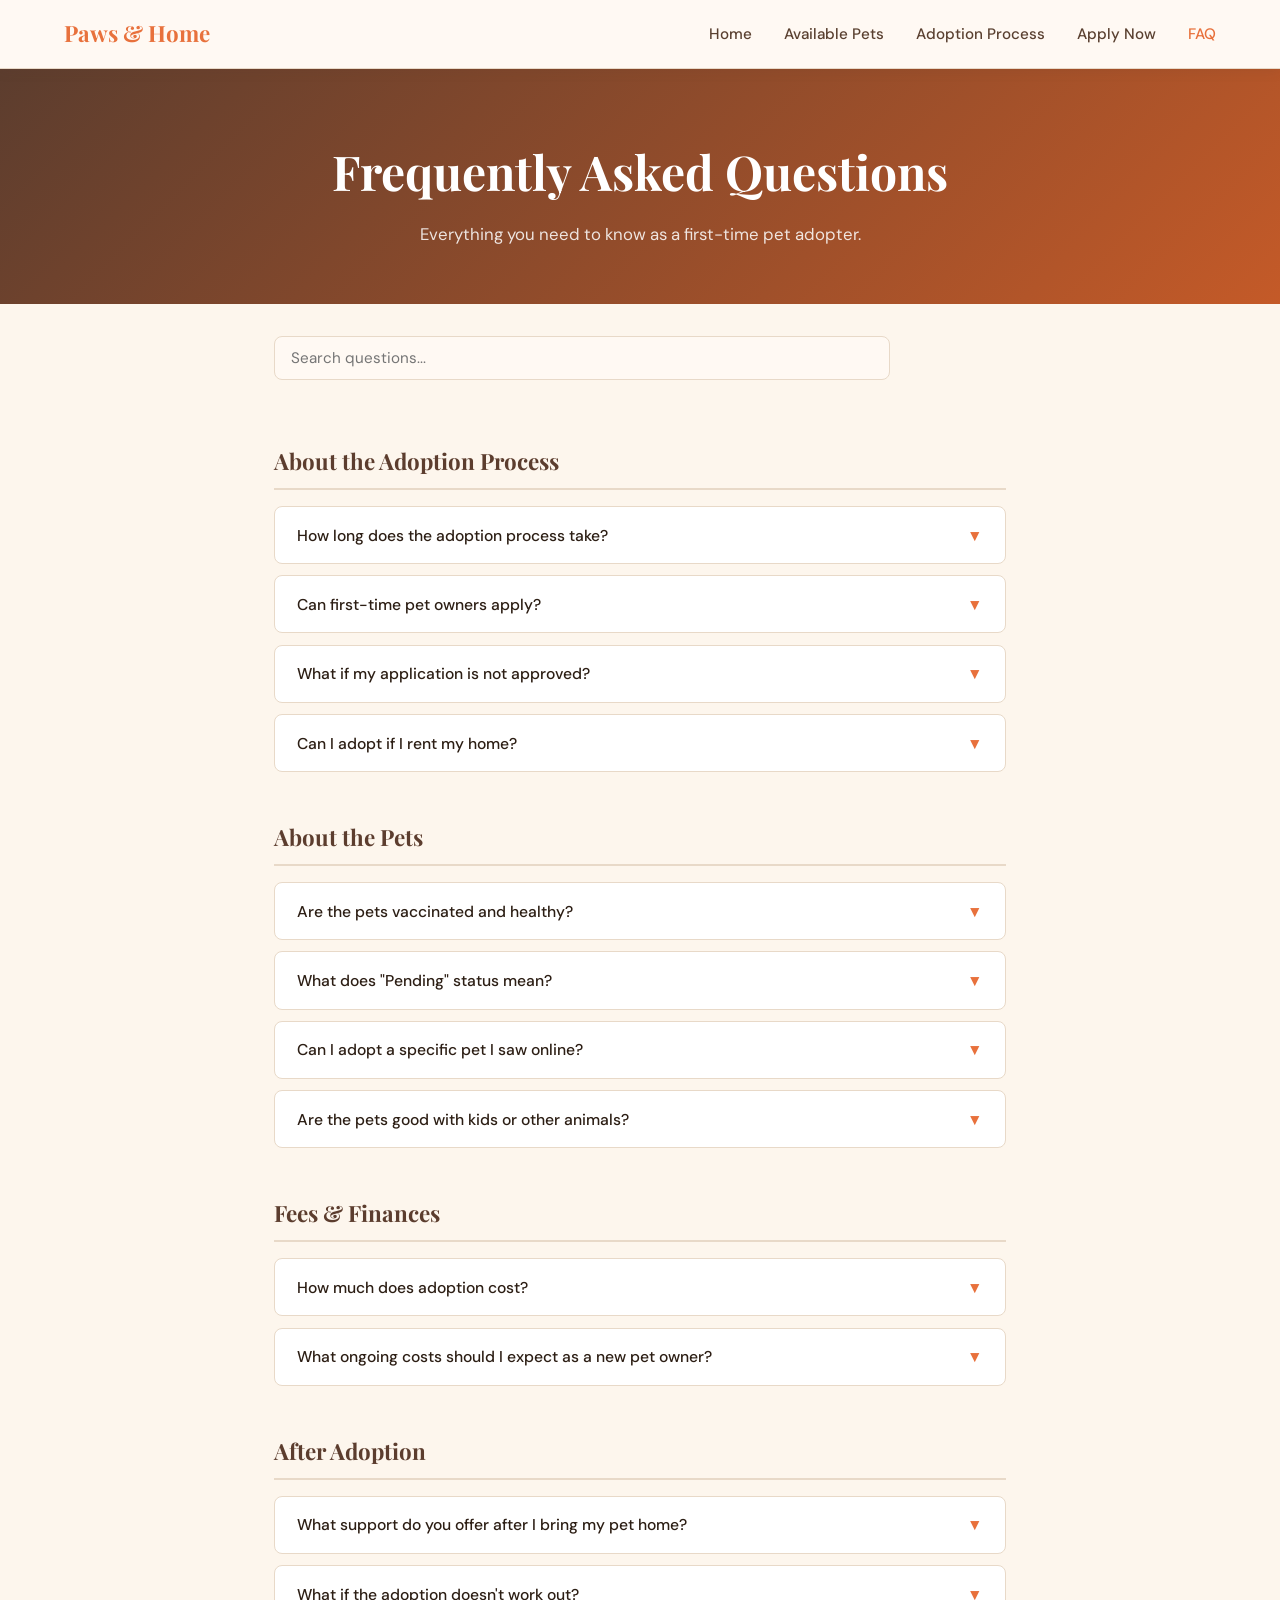
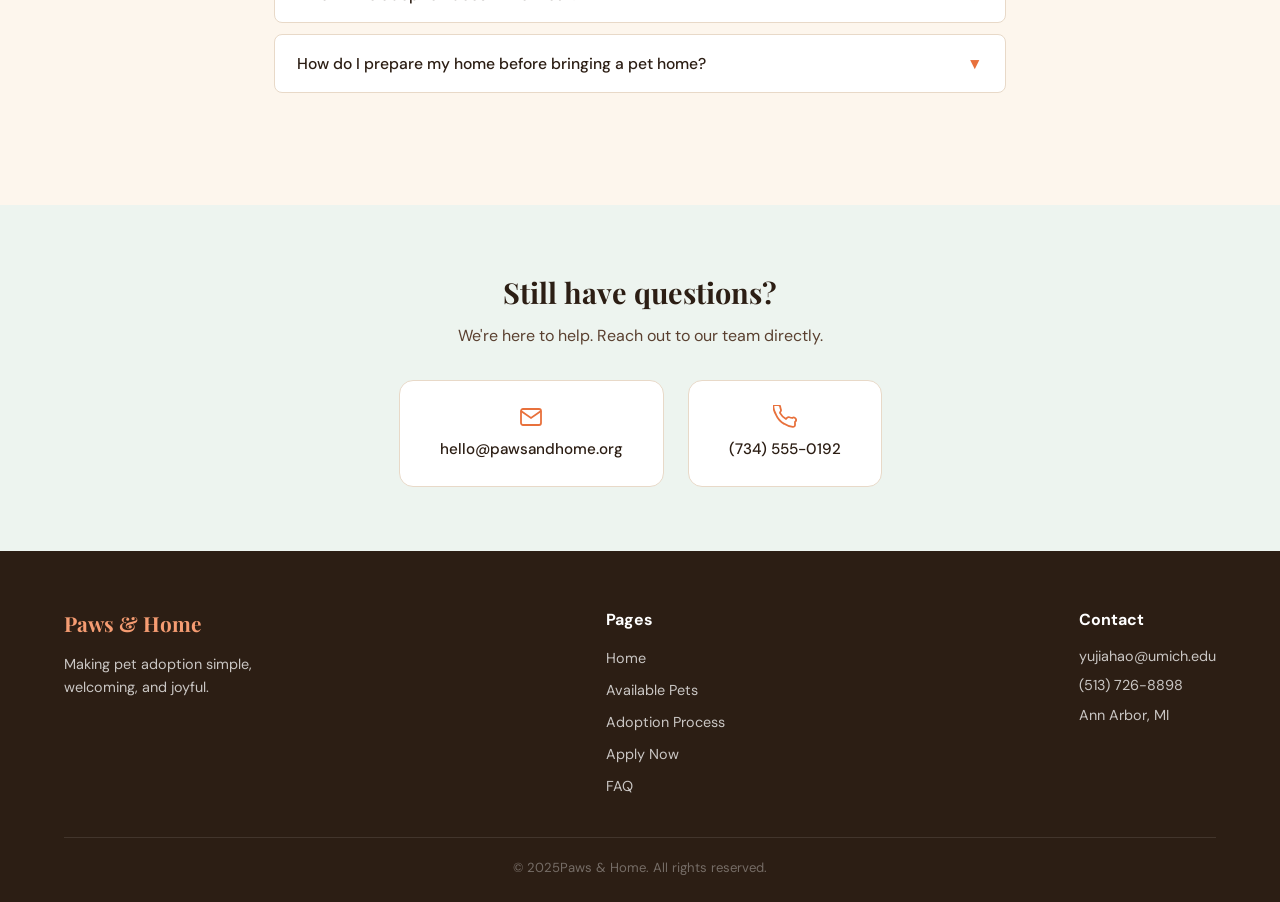
==== faq.html @ 6ca27343 "Add files via upload" ====
<!DOCTYPE html>
<html lang="en">
<head>
  <meta charset="UTF-8" />
  <meta name="viewport" content="width=device-width, initial-scale=1.0"/>
  <title>FAQ –Paws & Home</title>
  <link rel="stylesheet" href="css/html5reset.css" />
  <link rel="stylesheet" href="css/style.css" />
  <link href="https://fonts.googleapis.com/css2?family=Playfair+Display:wght@400;700&family=DM+Sans:wght@300;400;500&display=swap" rel="stylesheet"/>
</head>
<body>

  <nav class="navbar">
    <a href="index.html" class="logo">Paws & Home</a>
    <ul class="nav-links">
      <li><a href="index.html">Home</a></li>
      <li><a href="pets.html">Available Pets</a></li>
      <li><a href="process.html">Adoption Process</a></li>
      <li><a href="apply.html">Apply Now</a></li>
      <li><a href="faq.html" class="active">FAQ</a></li>
    </ul>
    <div class="hamburger" onclick="toggleMenu()">☰</div>
  </nav>

  <section class="page-header">
    <h1>Frequently Asked Questions</h1>
    <p>Everything you need to know as a first-time pet adopter.</p>
  </section>

  <!-- ✨ FAQ Search Bar -->
  <section class="faq-search-section">
    <div class="faq-search-wrapper">
      <input
        type="text"
        id="faqSearch"
        class="faq-search-input"
        placeholder="Search questions..."
        oninput="searchFAQ()"
      />
      <span class="faq-search-count" id="faqSearchCount"></span>
    </div>
    <div id="faqNoResults" class="faq-no-results hidden">
      <p>No questions match "<span id="noResultsQuery"></span>". <button onclick="clearFAQSearch()">Clear search</button></p>
    </div>
  </section>

  <!-- FAQ Content -->
  <section class="faq-section" id="faqContent">

    <div class="faq-category" data-category="process">
      <h2 class="faq-category-title"> About the Adoption Process</h2>

      <div class="faq-item" data-question="how long does the adoption process take">
        <button class="faq-question" onclick="toggleFAQ(this)">
          How long does the adoption process take?
          <span class="faq-arrow">▼</span>
        </button>
        <div class="faq-answer">
          <p>The process typically takes 3–7 days from application to bringing your pet home. After you submit your application, our team reviews it within 24–48 hours. If approved, we schedule a meet-and-greet, and adoption can be finalized shortly after.</p>
          <div class="faq-vote" data-id="q1">
            <span>Was this helpful?</span>
            <button class="vote-btn" onclick="vote('q1', true, this)">👍 Yes</button>
            <button class="vote-btn" onclick="vote('q1', false, this)">👎 No</button>
            <span class="vote-result hidden" id="vote-q1"></span>
          </div>
        </div>
      </div>

      <div class="faq-item" data-question="can first time pet owners apply first-time">
        <button class="faq-question" onclick="toggleFAQ(this)">
          Can first-time pet owners apply?
          <span class="faq-arrow">▼</span>
        </button>
        <div class="faq-answer">
          <p>Absolutely!Paws & Home was specifically designed with first-time owners in mind. We provide resources, guidance, and support throughout your adoption journey. We match pets to your experience level and lifestyle.</p>
          <div class="faq-vote" data-id="q2">
            <span>Was this helpful?</span>
            <button class="vote-btn" onclick="vote('q2', true, this)">👍 Yes</button>
            <button class="vote-btn" onclick="vote('q2', false, this)">👎 No</button>
            <span class="vote-result hidden" id="vote-q2"></span>
          </div>
        </div>
      </div>

      <div class="faq-item" data-question="what if my application is not approved rejected">
        <button class="faq-question" onclick="toggleFAQ(this)">
          What if my application is not approved?
          <span class="faq-arrow">▼</span>
        </button>
        <div class="faq-answer">
          <p>If your application is not approved, our team will let you know and provide feedback. In many cases, minor issues can be resolved and you can reapply. Our goal is to find the best home for each pet — not to turn people away.</p>
          <div class="faq-vote" data-id="q3">
            <span>Was this helpful?</span>
            <button class="vote-btn" onclick="vote('q3', true, this)">👍 Yes</button>
            <button class="vote-btn" onclick="vote('q3', false, this)">👎 No</button>
            <span class="vote-result hidden" id="vote-q3"></span>
          </div>
        </div>
      </div>

      <div class="faq-item" data-question="can i adopt if i rent renting landlord apartment">
        <button class="faq-question" onclick="toggleFAQ(this)">
          Can I adopt if I rent my home?
          <span class="faq-arrow">▼</span>
        </button>
        <div class="faq-answer">
          <p>Yes! Renters are welcome to apply. You will need to confirm that your landlord allows pets. We may ask for written proof of pet approval from your landlord before finalizing the adoption.</p>
          <div class="faq-vote" data-id="q4">
            <span>Was this helpful?</span>
            <button class="vote-btn" onclick="vote('q4', true, this)">👍 Yes</button>
            <button class="vote-btn" onclick="vote('q4', false, this)">👎 No</button>
            <span class="vote-result hidden" id="vote-q4"></span>
          </div>
        </div>
      </div>
    </div>

    <div class="faq-category" data-category="pets">
      <h2 class="faq-category-title">About the Pets</h2>

      <div class="faq-item" data-question="are the pets vaccinated healthy health check">
        <button class="faq-question" onclick="toggleFAQ(this)">
          Are the pets vaccinated and healthy?
          <span class="faq-arrow">▼</span>
        </button>
        <div class="faq-answer">
          <p>Yes. All pets are fully vaccinated, spayed or neutered, microchipped, and given a health check by a licensed veterinarian before listing. You receive a complete health record at adoption.</p>
          <div class="faq-vote" data-id="q5">
            <span>Was this helpful?</span>
            <button class="vote-btn" onclick="vote('q5', true, this)">👍 Yes</button>
            <button class="vote-btn" onclick="vote('q5', false, this)">👎 No</button>
            <span class="vote-result hidden" id="vote-q5"></span>
          </div>
        </div>
      </div>

      <div class="faq-item" data-question="what does pending status mean on hold waitlist">
        <button class="faq-question" onclick="toggleFAQ(this)">
          What does "Pending" status mean?
          <span class="faq-arrow">▼</span>
        </button>
        <div class="faq-answer">
          <p>A pet with "Pending" status has an active application in review. You are still welcome to express interest — if the current application falls through, you may be next in line.</p>
          <div class="faq-vote" data-id="q6">
            <span>Was this helpful?</span>
            <button class="vote-btn" onclick="vote('q6', true, this)">👍 Yes</button>
            <button class="vote-btn" onclick="vote('q6', false, this)">👎 No</button>
            <span class="vote-result hidden" id="vote-q6"></span>
          </div>
        </div>
      </div>

      <div class="faq-item" data-question="can i adopt a specific pet choose pick">
        <button class="faq-question" onclick="toggleFAQ(this)">
          Can I adopt a specific pet I saw online?
          <span class="faq-arrow">▼</span>
        </button>
        <div class="faq-answer">
          <p>Yes! On the application, you can choose a specific pet you're interested in. You can also select "Open to any pet" and we'll help match you based on your lifestyle and answers.</p>
          <div class="faq-vote" data-id="q7">
            <span>Was this helpful?</span>
            <button class="vote-btn" onclick="vote('q7', true, this)">👍 Yes</button>
            <button class="vote-btn" onclick="vote('q7', false, this)">👎 No</button>
            <span class="vote-result hidden" id="vote-q7"></span>
          </div>
        </div>
      </div>

      <div class="faq-item" data-question="are the pets good with kids children other animals dogs cats">
        <button class="faq-question" onclick="toggleFAQ(this)">
          Are the pets good with kids or other animals?
          <span class="faq-arrow">▼</span>
        </button>
        <div class="faq-answer">
          <p>Each pet has their own personality. Notes on each pet's profile describe how they get along with children, other pets, or specific environments. We also discuss this during the meet-and-greet.</p>
          <div class="faq-vote" data-id="q8">
            <span>Was this helpful?</span>
            <button class="vote-btn" onclick="vote('q8', true, this)">👍 Yes</button>
            <button class="vote-btn" onclick="vote('q8', false, this)">👎 No</button>
            <span class="vote-result hidden" id="vote-q8"></span>
          </div>
        </div>
      </div>
    </div>

    <div class="faq-category" data-category="fees">
      <h2 class="faq-category-title"> Fees & Finances</h2>

      <div class="faq-item" data-question="how much does adoption cost fee price">
        <button class="faq-question" onclick="toggleFAQ(this)">
          How much does adoption cost?
          <span class="faq-arrow">▼</span>
        </button>
        <div class="faq-answer">
          <p>Adoption fees are $150 for dogs and $100 for cats. These fees cover the cost of vaccinations, spay/neuter surgery, microchipping, and shelter care. Fees are paid when the adoption is finalized.</p>
          <div class="faq-vote" data-id="q9">
            <span>Was this helpful?</span>
            <button class="vote-btn" onclick="vote('q9', true, this)">👍 Yes</button>
            <button class="vote-btn" onclick="vote('q9', false, this)">👎 No</button>
            <span class="vote-result hidden" id="vote-q9"></span>
          </div>
        </div>
      </div>

      <div class="faq-item" data-question="what ongoing costs monthly expenses food vet">
        <button class="faq-question" onclick="toggleFAQ(this)">
          What ongoing costs should I expect as a new pet owner?
          <span class="faq-arrow">▼</span>
        </button>
        <div class="faq-answer">
          <p>Ongoing costs include food ($30–$80/month), routine vet visits ($100–$300/year), supplies, and potential emergency medical costs. We recommend setting aside a small emergency fund for your pet's health care.</p>
          <div class="faq-vote" data-id="q10">
            <span>Was this helpful?</span>
            <button class="vote-btn" onclick="vote('q10', true, this)">👍 Yes</button>
            <button class="vote-btn" onclick="vote('q10', false, this)">👎 No</button>
            <span class="vote-result hidden" id="vote-q10"></span>
          </div>
        </div>
      </div>
    </div>

    <div class="faq-category" data-category="after">
      <h2 class="faq-category-title"> After Adoption</h2>

      <div class="faq-item" data-question="what support after i bring my pet home post-adoption">
        <button class="faq-question" onclick="toggleFAQ(this)">
          What support do you offer after I bring my pet home?
          <span class="faq-arrow">▼</span>
        </button>
        <div class="faq-answer">
          <p>We offer post-adoption check-ins via email and phone for the first 30 days, plus a new pet owner guide with tips on feeding schedules, introducing your pet to a new home, vet recommendations, and training resources.</p>
          <div class="faq-vote" data-id="q11">
            <span>Was this helpful?</span>
            <button class="vote-btn" onclick="vote('q11', true, this)">👍 Yes</button>
            <button class="vote-btn" onclick="vote('q11', false, this)">👎 No</button>
            <span class="vote-result hidden" id="vote-q11"></span>
          </div>
        </div>
      </div>

      <div class="faq-item" data-question="what if adoption doesn't work out return">
        <button class="faq-question" onclick="toggleFAQ(this)">
          What if the adoption doesn't work out?
          <span class="faq-arrow">▼</span>
        </button>
        <div class="faq-answer">
          <p>If the adoption doesn't work out within the first 30 days, please contact us. We will work with you to find a solution, which may include returning the pet to us. We never want a pet to be placed in a stressful situation.</p>
          <div class="faq-vote" data-id="q12">
            <span>Was this helpful?</span>
            <button class="vote-btn" onclick="vote('q12', true, this)">👍 Yes</button>
            <button class="vote-btn" onclick="vote('q12', false, this)">👎 No</button>
            <span class="vote-result hidden" id="vote-q12"></span>
          </div>
        </div>
      </div>

      <div class="faq-item" data-question="how do i prepare my home before bringing a pet checklist">
        <button class="faq-question" onclick="toggleFAQ(this)">
          How do I prepare my home before bringing a pet home?
          <span class="faq-arrow">▼</span>
        </button>
        <div class="faq-answer">
          <p>We recommend preparing a few basics: a safe space (bed or crate), food and water bowls, pet-appropriate food, a leash or litter box, and removing any hazardous items from reach. We'll send you a complete checklist after your application is approved.</p>
          <div class="faq-vote" data-id="q13">
            <span>Was this helpful?</span>
            <button class="vote-btn" onclick="vote('q13', true, this)">👍 Yes</button>
            <button class="vote-btn" onclick="vote('q13', false, this)">👎 No</button>
            <span class="vote-result hidden" id="vote-q13"></span>
          </div>
        </div>
      </div>
    </div>

  </section>

  <!-- Still have questions -->
  <section class="faq-contact">
    <h2>Still have questions?</h2>
    <p>We're here to help. Reach out to our team directly.</p>
    <div class="contact-options">
      <a href="mailto:hello@pawsandhome.org" class="contact-card">
        <span class="contact-icon"><svg viewBox="0 0 24 24" fill="none" stroke="currentColor" stroke-width="1.8" width="24" height="24"><path d="M4 4h16c1.1 0 2 .9 2 2v12c0 1.1-.9 2-2 2H4c-1.1 0-2-.9-2-2V6c0-1.1.9-2 2-2z"/><polyline points="22,6 12,13 2,6"/></svg></span><p>hello@pawsandhome.org</p>
      </a>
      <a href="tel:7345550192" class="contact-card">
        <span class="contact-icon"><svg viewBox="0 0 24 24" fill="none" stroke="currentColor" stroke-width="1.8" width="24" height="24"><path d="M22 16.92v3a2 2 0 01-2.18 2 19.79 19.79 0 01-8.63-3.07A19.5 19.5 0 013.07 9.81 19.79 19.79 0 01.18 1.2 2 2 0 012.18 0h3a2 2 0 012 1.72c.127.96.361 1.903.7 2.81a2 2 0 01-.45 2.11L6.91 7.91a16 16 0 006.08 6.08l1.28-1.27a2 2 0 012.11-.45c.907.339 1.85.573 2.81.7A2 2 0 0122 16.92z"/></svg></span><p>(734) 555-0192</p>
      </a>
    </div>
  </section>

  <footer class="footer">
    <div class="footer-inner">
      <div class="footer-brand"><p class="logo">Paws & Home</p><p>Making pet adoption simple,<br/>welcoming, and joyful.</p></div>
      <div class="footer-links"><h4>Pages</h4><ul>
        <li><a href="index.html">Home</a></li>
        <li><a href="pets.html">Available Pets</a></li>
        <li><a href="process.html">Adoption Process</a></li>
        <li><a href="apply.html">Apply Now</a></li>
        <li><a href="faq.html">FAQ</a></li>
      </ul></div>
      <div class="footer-contact">
        <h4>Contact</h4>
        <p>yujiahao@umich.edu</p>
        <p>(513) 726-8898</p>
        <p>Ann Arbor, MI</p>
      </div>
    </div>
    <p class="footer-copy">© 2025Paws & Home. All rights reserved.</p>
  </footer>

  <script>
    function toggleMenu() { document.querySelector('.nav-links').classList.toggle('open'); }

    // ── Accordion ──
    function toggleFAQ(btn) {
      const answer = btn.nextElementSibling;
      const arrow = btn.querySelector('.faq-arrow');
      const isOpen = answer.classList.contains('open');
      document.querySelectorAll('.faq-answer').forEach(a => a.classList.remove('open'));
      document.querySelectorAll('.faq-arrow').forEach(a => a.style.transform = 'rotate(0deg)');
      if (!isOpen) { answer.classList.add('open'); arrow.style.transform = 'rotate(180deg)'; }
    }

    // ── FAQ Search ──
    function searchFAQ() {
      const query = document.getElementById('faqSearch').value.toLowerCase().trim();
      const items = document.querySelectorAll('.faq-item');
      const categories = document.querySelectorAll('.faq-category');
      let visibleCount = 0;

      items.forEach(item => {
        const text = (item.dataset.question + ' ' + item.querySelector('.faq-question').textContent + ' ' + (item.querySelector('.faq-answer p')?.textContent || '')).toLowerCase();
        const match = !query || text.includes(query);
        item.style.display = match ? '' : 'none';
        if (match) visibleCount++;
      });

      // Hide empty categories
      categories.forEach(cat => {
        const hasVisible = Array.from(cat.querySelectorAll('.faq-item')).some(i => i.style.display !== 'none');
        cat.style.display = hasVisible ? '' : 'none';
      });

      const countEl = document.getElementById('faqSearchCount');
      const noResults = document.getElementById('faqNoResults');
      if (query) {
        countEl.textContent = `${visibleCount} result${visibleCount !== 1 ? 's' : ''} found`;
        if (visibleCount === 0) {
          noResults.classList.remove('hidden');
          document.getElementById('noResultsQuery').textContent = query;
        } else {
          noResults.classList.add('hidden');
        }
      } else {
        countEl.textContent = '';
        noResults.classList.add('hidden');
      }
    }

    function clearFAQSearch() {
      document.getElementById('faqSearch').value = '';
      searchFAQ();
    }

    // ── Helpful Votes ──
    const votes = JSON.parse(localStorage.getItem('pawsFaqVotes') || '{}');

    // Restore vote states on load
    window.addEventListener('load', () => {
      Object.keys(votes).forEach(id => {
        const el = document.getElementById('vote-' + id);
        if (el) {
          el.textContent = votes[id] ? '✓ Marked as helpful' : '✓ Thanks for your feedback';
          el.classList.remove('hidden');
          const btns = el.previousElementSibling;
          disableVoteBtns(id);
        }
      });
    });

    function vote(id, helpful, btn) {
      if (votes[id] !== undefined) return;
      votes[id] = helpful;
      localStorage.setItem('pawsFaqVotes', JSON.stringify(votes));
      const resultEl = document.getElementById('vote-' + id);
      resultEl.textContent = helpful ? '✓ Marked as helpful' : '✓ Thanks for your feedback';
      resultEl.classList.remove('hidden');
      disableVoteBtns(id);
    }

    function disableVoteBtns(id) {
      const voteBox = document.querySelector(`.faq-vote[data-id="${id}"]`);
      if (voteBox) voteBox.querySelectorAll('.vote-btn').forEach(b => { b.disabled = true; b.style.opacity = '0.4'; });
    }
  </script>
</body>
</html>
---- css/style.css ----
/* =====================
   CSS VARIABLES & RESET
   ===================== */
:root {
  --cream: #fdf6ed;
  --warm-white: #fff9f3;
  --orange: #e8713c;
  --orange-light: #f59c72;
  --orange-dark: #c45a28;
  --green: #4a7c59;
  --green-light: #edf4ef;
  --brown: #5c3d2e;
  --brown-light: #a07850;
  --text-dark: #2c1e14;
  --text-mid: #5a4030;
  --text-light: #9a7c68;
  --border: #e8d9c8;
  --shadow: rgba(92, 61, 46, 0.12);
  --shadow-hover: rgba(92, 61, 46, 0.22);
  --radius: 14px;
  --radius-sm: 8px;
}

*, *::before, *::after { box-sizing: border-box; margin: 0; padding: 0; }

html { scroll-behavior: smooth; }

body {
  font-family: 'DM Sans', sans-serif;
  background-color: var(--cream);
  color: var(--text-dark);
  font-size: 16px;
  line-height: 1.6;
}

img { max-width: 100%; display: block; }
a { text-decoration: none; color: inherit; }

/* =====================
   NAVBAR
   ===================== */
.navbar {
  position: sticky;
  top: 0;
  z-index: 100;
  display: flex;
  align-items: center;
  justify-content: space-between;
  padding: 1rem 5%;
  background: var(--warm-white);
  border-bottom: 1px solid var(--border);
  box-shadow: 0 2px 12px var(--shadow);
}

.logo {
  font-family: 'Playfair Display', serif;
  font-size: 1.4rem;
  font-weight: 700;
  color: var(--orange);
}

.nav-links {
  list-style: none;
  display: flex;
  gap: 2rem;
}

.nav-links a {
  color: var(--text-mid);
  font-weight: 500;
  font-size: 0.95rem;
  transition: color 0.2s;
}

.nav-links a:hover,
.nav-links a.active {
  color: var(--orange);
}

.hamburger {
  display: none;
  font-size: 1.5rem;
  cursor: pointer;
  color: var(--text-dark);
}

/* =====================
   BUTTONS
   ===================== */
.btn {
  display: inline-block;
  padding: 0.75rem 1.6rem;
  border-radius: 50px;
  font-weight: 500;
  font-size: 0.95rem;
  cursor: pointer;
  transition: all 0.25s;
  border: none;
  font-family: 'DM Sans', sans-serif;
}

.btn-primary {
  background: var(--orange);
  color: white;
}
.btn-primary:hover { background: var(--orange-dark); transform: translateY(-2px); box-shadow: 0 6px 20px rgba(232,113,60,0.35); }

.btn-secondary {
  background: transparent;
  color: var(--orange);
  border: 2px solid var(--orange);
}
.btn-secondary:hover { background: var(--orange); color: white; transform: translateY(-2px); }

.btn-white {
  background: white;
  color: var(--orange);
  font-weight: 600;
}
.btn-white:hover { background: var(--cream); transform: translateY(-2px); }

.btn-small {
  padding: 0.45rem 1.1rem;
  font-size: 0.85rem;
  border-radius: 50px;
  background: var(--orange);
  color: white;
  font-weight: 500;
  transition: all 0.2s;
}
.btn-small:hover { background: var(--orange-dark); }

.btn-disabled {
  background: var(--border);
  color: var(--text-light);
  pointer-events: none;
}

.center-btn { text-align: center; margin-top: 2.5rem; }

/* =====================
   HERO
   ===================== */
.hero {
  display: flex;
  align-items: center;
  justify-content: space-between;
  padding: 5rem 5%;
  gap: 3rem;
  background: var(--warm-white);
  min-height: 85vh;
}

.hero-content { flex: 1; max-width: 540px; }

.hero-label {
  text-transform: uppercase;
  letter-spacing: 0.12em;
  font-size: 0.8rem;
  color: var(--orange);
  font-weight: 600;
  margin-bottom: 1rem;
}

.hero-title {
  font-family: 'Playfair Display', serif;
  font-size: clamp(2.4rem, 5vw, 3.8rem);
  line-height: 1.15;
  color: var(--text-dark);
  margin-bottom: 1.4rem;
}

.hero-desc {
  font-size: 1.05rem;
  color: var(--text-mid);
  margin-bottom: 2rem;
  max-width: 460px;
}

.hero-buttons { display: flex; gap: 1rem; flex-wrap: wrap; }

.hero-image { flex: 1; max-width: 500px; }

.hero-img-wrapper {
  position: relative;
  border-radius: 24px;
  overflow: hidden;
  box-shadow: 0 20px 60px var(--shadow-hover);
}

.hero-img-wrapper img {
  width: 100%;
  height: 460px;
  object-fit: cover;
  display: block;
}

.hero-badge {
  position: absolute;
  bottom: 1.5rem;
  left: 1.5rem;
  background: white;
  padding: 0.6rem 1.2rem;
  border-radius: 50px;
  font-weight: 600;
  font-size: 0.9rem;
  color: var(--text-dark);
  box-shadow: 0 4px 14px var(--shadow);
}

/* =====================
   STATS
   ===================== */
.stats {
  display: flex;
  justify-content: space-around;
  padding: 2.5rem 5%;
  background: var(--orange);
  flex-wrap: wrap;
  gap: 1.5rem;
}

.stat-item { text-align: center; color: white; }

.stat-number {
  font-family: 'Playfair Display', serif;
  font-size: 2.2rem;
  display: block;
  font-weight: 700;
}

.stat-label { font-size: 0.9rem; opacity: 0.85; }

/* =====================
   SECTIONS
   ===================== */
.section-header {
  text-align: center;
  margin-bottom: 3rem;
}

.section-header h2 {
  font-family: 'Playfair Display', serif;
  font-size: 2.2rem;
  color: var(--text-dark);
  margin-bottom: 0.6rem;
}

.section-header p {
  color: var(--text-mid);
  font-size: 1rem;
}

/* =====================
   FEATURES
   ===================== */
.features {
  padding: 5rem 5%;
  background: var(--cream);
}

.features-grid {
  display: grid;
  grid-template-columns: repeat(auto-fit, minmax(220px, 1fr));
  gap: 1.5rem;
}

.feature-card {
  background: var(--warm-white);
  border: 1px solid var(--border);
  border-radius: var(--radius);
  padding: 2rem 1.5rem;
  text-align: center;
  transition: transform 0.2s, box-shadow 0.2s;
}

.feature-card:hover { transform: translateY(-4px); box-shadow: 0 12px 30px var(--shadow); }

.feature-icon {
  width: 54px; height: 54px;
  background: var(--orange);
  border-radius: 14px;
  display: flex; align-items: center; justify-content: center;
  margin: 0 auto 1.2rem;
}
.feature-icon svg { width: 26px; height: 26px; stroke: white; fill: none; }

.feature-card h3 {
  font-family: 'Playfair Display', serif;
  font-size: 1.2rem;
  margin-bottom: 0.6rem;
  color: var(--text-dark);
}

.feature-card p { color: var(--text-mid); font-size: 0.95rem; }

/* =====================
   FEATURED PETS
   ===================== */
.featured-pets {
  padding: 5rem 5%;
  background: var(--green-light);
}

.pets-preview-grid {
  display: grid;
  grid-template-columns: repeat(auto-fit, minmax(260px, 1fr));
  gap: 1.5rem;
}

.pet-card {
  background: white;
  border-radius: var(--radius);
  overflow: hidden;
  box-shadow: 0 4px 20px var(--shadow);
  transition: transform 0.2s, box-shadow 0.2s;
}

.pet-card:hover { transform: translateY(-5px); box-shadow: 0 14px 35px var(--shadow-hover); }

.pet-card img {
  width: 100%;
  height: 220px;
  object-fit: cover;
}

.pet-info {
  padding: 1.2rem 1.4rem;
}

.pet-info h3 {
  font-family: 'Playfair Display', serif;
  font-size: 1.25rem;
  color: var(--text-dark);
  margin-bottom: 0.3rem;
}

.pet-info p {
  font-size: 0.85rem;
  color: var(--text-light);
  margin-bottom: 1rem;
}

/* =====================
   CTA BANNER
   ===================== */
.cta-banner {
  background: var(--brown);
  padding: 4rem 5%;
  text-align: center;
}

.cta-content h2 {
  font-family: 'Playfair Display', serif;
  font-size: 2rem;
  color: white;
  margin-bottom: 0.7rem;
}

.cta-content p {
  color: rgba(255,255,255,0.8);
  margin-bottom: 1.8rem;
  font-size: 1.05rem;
}

/* =====================
   PAGE HEADER
   ===================== */
.page-header {
  background: linear-gradient(135deg, var(--brown) 0%, var(--orange-dark) 100%);
  padding: 4rem 5% 3.5rem;
  text-align: center;
  color: white;
}

.page-header h1 {
  font-family: 'Playfair Display', serif;
  font-size: clamp(2rem, 5vw, 3rem);
  margin-bottom: 0.7rem;
}

.page-header p {
  font-size: 1.05rem;
  opacity: 0.85;
}

/* =====================
   PETS PAGE
   ===================== */
.filter-bar {
  padding: 1.5rem 5%;
  display: flex;
  gap: 0.8rem;
  background: var(--warm-white);
  border-bottom: 1px solid var(--border);
  flex-wrap: wrap;
}

.filter-btn {
  padding: 0.5rem 1.3rem;
  border-radius: 50px;
  border: 2px solid var(--border);
  background: white;
  cursor: pointer;
  font-family: 'DM Sans', sans-serif;
  font-size: 0.9rem;
  color: var(--text-mid);
  font-weight: 500;
  transition: all 0.2s;
}

.filter-btn:hover { border-color: var(--orange); color: var(--orange); }
.filter-btn.active { background: var(--orange); border-color: var(--orange); color: white; }

.pets-section { padding: 3rem 5%; background: var(--cream); }

.pets-grid {
  display: grid;
  grid-template-columns: repeat(auto-fill, minmax(320px, 1fr));
  gap: 2rem;
}

.pet-card-full {
  background: white;
  border-radius: var(--radius);
  overflow: hidden;
  box-shadow: 0 4px 18px var(--shadow);
  display: flex;
  flex-direction: column;
  transition: transform 0.2s, box-shadow 0.2s;
}

.pet-card-full:hover { transform: translateY(-5px); box-shadow: 0 14px 35px var(--shadow-hover); }

.pet-card-img { position: relative; }
.pet-card-img img { width: 100%; height: 240px; object-fit: cover; }

.pet-badge {
  position: absolute;
  top: 1rem;
  left: 1rem;
  background: var(--orange);
  color: white;
  padding: 0.3rem 0.9rem;
  border-radius: 50px;
  font-size: 0.8rem;
  font-weight: 600;
}

.pet-card-body {
  padding: 1.4rem;
  display: flex;
  flex-direction: column;
  flex: 1;
}

.pet-card-body h3 {
  font-family: 'Playfair Display', serif;
  font-size: 1.4rem;
  color: var(--text-dark);
  margin-bottom: 0.6rem;
}

.pet-tags {
  display: flex;
  flex-wrap: wrap;
  gap: 0.5rem;
  margin-bottom: 0.9rem;
}

.pet-tags span {
  background: var(--cream);
  border: 1px solid var(--border);
  color: var(--text-mid);
  padding: 0.25rem 0.75rem;
  border-radius: 50px;
  font-size: 0.8rem;
}

.pet-card-body p { color: var(--text-mid); font-size: 0.95rem; flex: 1; margin-bottom: 1.2rem; }

.pet-card-footer {
  display: flex;
  justify-content: space-between;
  align-items: center;
}

.pet-status {
  font-size: 0.8rem;
  font-weight: 600;
  padding: 0.3rem 0.8rem;
  border-radius: 50px;
}

.pet-status.available { background: #dcf5e8; color: var(--green); }
.pet-status.pending { background: #fff3d6; color: #b07a00; }

/* =====================
   PROCESS PAGE
   ===================== */
.process-section { padding: 5rem 5%; background: var(--cream); }

.timeline { max-width: 720px; margin: 0 auto; }

.timeline-item {
  display: flex;
  gap: 1.8rem;
  margin-bottom: 3rem;
  align-items: flex-start;
}

.timeline-icon {
  flex-shrink: 0;
  width: 52px;
  height: 52px;
  border-radius: 50%;
  background: var(--orange);
  color: white;
  font-family: 'Playfair Display', serif;
  font-weight: 700;
  font-size: 1.1rem;
  display: flex;
  align-items: center;
  justify-content: center;
  box-shadow: 0 4px 14px rgba(232,113,60,0.3);
}

.timeline-content {
  background: white;
  border: 1px solid var(--border);
  border-radius: var(--radius);
  padding: 1.5rem;
  flex: 1;
}

.timeline-content h3 {
  font-family: 'Playfair Display', serif;
  font-size: 1.2rem;
  color: var(--text-dark);
  margin-bottom: 0.5rem;
}

.timeline-content p { color: var(--text-mid); font-size: 0.95rem; }
.timeline-content a { color: var(--orange); font-weight: 500; }

.requirements-section {
  padding: 5rem 5%;
  background: var(--green-light);
}

.requirements-grid {
  display: grid;
  grid-template-columns: repeat(auto-fit, minmax(200px, 1fr));
  gap: 1.5rem;
}

.req-card {
  background: white;
  border-radius: var(--radius);
  padding: 2rem 1.5rem;
  text-align: center;
  border: 1px solid var(--border);
}

.req-icon {
  width: 52px; height: 52px;
  background: var(--green-light);
  border-radius: 14px;
  display: flex; align-items: center; justify-content: center;
  margin: 0 auto 0.8rem;
}
.req-icon svg { width: 26px; height: 26px; stroke: var(--green); fill: none; }
.req-card h3 { font-family: 'Playfair Display', serif; font-size: 1.1rem; margin-bottom: 0.5rem; }
.req-card p { font-size: 0.9rem; color: var(--text-mid); }

.fee-section { padding: 4rem 5%; background: var(--cream); }

.fee-box {
  max-width: 520px;
  margin: 0 auto;
  background: white;
  border: 1px solid var(--border);
  border-radius: var(--radius);
  padding: 3rem;
  text-align: center;
  box-shadow: 0 6px 24px var(--shadow);
}

.fee-box h2 {
  font-family: 'Playfair Display', serif;
  font-size: 1.8rem;
  margin-bottom: 0.7rem;
}

.fee-box > p { color: var(--text-mid); margin-bottom: 2rem; }

.fee-grid { display: flex; justify-content: center; gap: 3rem; margin-bottom: 1.5rem; }

.fee-item { display: flex; flex-direction: column; gap: 0.4rem; }

.fee-animal { font-size: 1rem; font-weight: 600; color: var(--text-dark); }
.fee-amount { font-family: 'Playfair Display', serif; font-size: 2rem; color: var(--orange); font-weight: 700; }
.fee-note { font-size: 0.85rem; color: var(--text-light); }

/* =====================
   FORM PAGE
   ===================== */
.form-section { padding: 4rem 5%; background: var(--cream); }

.form-container {
  max-width: 680px;
  margin: 0 auto;
  background: white;
  border-radius: var(--radius);
  padding: 2.5rem;
  box-shadow: 0 8px 30px var(--shadow);
  border: 1px solid var(--border);
}

.form-progress {
  display: flex;
  justify-content: space-between;
  margin-bottom: 2.5rem;
  gap: 0.5rem;
}

.progress-step {
  flex: 1;
  text-align: center;
  padding: 0.55rem 0.5rem;
  border-radius: 50px;
  font-size: 0.82rem;
  font-weight: 500;
  background: var(--cream);
  color: var(--text-light);
  border: 1px solid var(--border);
  transition: all 0.3s;
}

.progress-step.active { background: var(--orange); color: white; border-color: var(--orange); }
.progress-step.done { background: var(--green); color: white; border-color: var(--green); }

.form-step-title {
  font-family: 'Playfair Display', serif;
  font-size: 1.6rem;
  margin-bottom: 1.8rem;
  color: var(--text-dark);
}

.hidden { display: none !important; }

.form-group {
  margin-bottom: 1.4rem;
}

.form-row {
  display: grid;
  grid-template-columns: 1fr 1fr;
  gap: 1rem;
}

label {
  display: block;
  font-weight: 500;
  font-size: 0.9rem;
  color: var(--text-dark);
  margin-bottom: 0.4rem;
}

.required { color: var(--orange); }

input[type="text"],
input[type="email"],
input[type="tel"],
input[type="number"],
select,
textarea {
  width: 100%;
  padding: 0.7rem 1rem;
  border: 1.5px solid var(--border);
  border-radius: var(--radius-sm);
  font-family: 'DM Sans', sans-serif;
  font-size: 0.95rem;
  color: var(--text-dark);
  background: var(--warm-white);
  transition: border 0.2s, box-shadow 0.2s;
  outline: none;
}

input:focus, select:focus, textarea:focus {
  border-color: var(--orange);
  box-shadow: 0 0 0 3px rgba(232,113,60,0.15);
}

input.input-error, select.input-error, textarea.input-error {
  border-color: #e05252;
}

.error-msg {
  display: block;
  font-size: 0.8rem;
  color: #e05252;
  margin-top: 0.3rem;
  min-height: 1rem;
}

.radio-group { display: flex; flex-direction: column; gap: 0.5rem; margin-top: 0.4rem; }

.radio-label {
  display: flex;
  align-items: center;
  gap: 0.5rem;
  font-weight: 400;
  font-size: 0.95rem;
  cursor: pointer;
}

.radio-label input { width: auto; }

.checkbox-group { display: flex; flex-direction: column; }

.checkbox-label {
  display: flex;
  align-items: flex-start;
  gap: 0.6rem;
  font-weight: 400;
  font-size: 0.95rem;
  cursor: pointer;
  line-height: 1.5;
}

.checkbox-label input[type="checkbox"] { width: auto; margin-top: 3px; }

.form-nav {
  display: flex;
  justify-content: space-between;
  align-items: center;
  margin-top: 2rem;
  padding-top: 1.5rem;
  border-top: 1px solid var(--border);
}

.form-success {
  text-align: center;
  padding: 3rem 1rem;
}

.success-icon { margin-bottom: 1rem; display: flex; justify-content: center; }
.success-icon svg { stroke: var(--green); fill: none; }
.form-success h2 { font-family: 'Playfair Display', serif; font-size: 1.8rem; margin-bottom: 0.7rem; }
.form-success p { color: var(--text-mid); margin-bottom: 1.8rem; }

/* =====================
   FAQ PAGE
   ===================== */
.faq-section { padding: 4rem 5%; background: var(--cream); max-width: 860px; margin: 0 auto; }

.faq-category { margin-bottom: 3rem; }

.faq-category-title {
  font-family: 'Playfair Display', serif;
  font-size: 1.4rem;
  color: var(--brown);
  margin-bottom: 1rem;
  padding-bottom: 0.5rem;
  border-bottom: 2px solid var(--border);
}

.faq-item { border: 1px solid var(--border); border-radius: var(--radius-sm); margin-bottom: 0.7rem; background: white; overflow: hidden; }

.faq-question {
  width: 100%;
  background: none;
  border: none;
  padding: 1.1rem 1.4rem;
  font-family: 'DM Sans', sans-serif;
  font-size: 0.98rem;
  font-weight: 500;
  color: var(--text-dark);
  text-align: left;
  cursor: pointer;
  display: flex;
  justify-content: space-between;
  align-items: center;
  gap: 1rem;
  transition: background 0.2s;
}

.faq-question:hover { background: var(--cream); }

.faq-arrow { transition: transform 0.3s; flex-shrink: 0; color: var(--orange); }

.faq-answer {
  max-height: 0;
  overflow: hidden;
  transition: max-height 0.4s ease, padding 0.3s;
  padding: 0 1.4rem;
}

.faq-answer.open {
  max-height: 400px;
  padding: 0 1.4rem 1.2rem;
}

.faq-answer p { color: var(--text-mid); font-size: 0.95rem; line-height: 1.7; }

.faq-contact {
  padding: 4rem 5%;
  text-align: center;
  background: var(--green-light);
}

.faq-contact h2 {
  font-family: 'Playfair Display', serif;
  font-size: 1.8rem;
  margin-bottom: 0.5rem;
}

.faq-contact > p { color: var(--text-mid); margin-bottom: 2rem; }

.contact-options { display: flex; justify-content: center; gap: 1.5rem; flex-wrap: wrap; }

.contact-card {
  background: white;
  border: 1px solid var(--border);
  border-radius: var(--radius);
  padding: 1.5rem 2.5rem;
  display: flex;
  flex-direction: column;
  align-items: center;
  gap: 0.5rem;
  transition: box-shadow 0.2s, transform 0.2s;
  color: var(--text-dark);
}

.contact-card:hover { box-shadow: 0 8px 24px var(--shadow); transform: translateY(-3px); }
.contact-card span { font-size: 1.8rem; }
.contact-card p { font-weight: 500; font-size: 0.95rem; }

/* =====================
   FOOTER
   ===================== */
.footer {
  background: var(--text-dark);
  color: rgba(255,255,255,0.75);
  padding: 3.5rem 5% 1.5rem;
}

.footer-inner {
  display: flex;
  gap: 3rem;
  flex-wrap: wrap;
  justify-content: space-between;
  margin-bottom: 2rem;
}

.footer-brand .logo { color: var(--orange-light); font-size: 1.3rem; margin-bottom: 0.8rem; }
.footer-brand p { font-size: 0.9rem; line-height: 1.6; }

.footer-links h4,
.footer-contact h4 { color: white; font-size: 1rem; margin-bottom: 0.8rem; }

.footer-links ul { list-style: none; }
.footer-links li { margin-bottom: 0.4rem; }
.footer-links a { font-size: 0.9rem; transition: color 0.2s; }
.footer-links a:hover { color: var(--orange-light); }

.footer-contact p { font-size: 0.9rem; margin-bottom: 0.4rem; }

.footer-copy {
  text-align: center;
  font-size: 0.82rem;
  color: rgba(255,255,255,0.35);
  border-top: 1px solid rgba(255,255,255,0.1);
  padding-top: 1.2rem;
}

/* =====================
   CAROUSEL
   ===================== */
.carousel-section {
  padding: 5rem 5%;
  background: var(--warm-white);
}

.carousel-wrapper {
  display: flex;
  align-items: center;
  gap: 1rem;
}

.carousel-track-container {
  overflow: hidden;
  flex: 1;
  border-radius: var(--radius);
}

.carousel-track {
  display: flex;
  transition: transform 0.5s cubic-bezier(0.4, 0, 0.2, 1);
}

.carousel-slide {
  min-width: calc(100% / 3);
  padding: 0 0.6rem;
  box-sizing: border-box;
  flex-shrink: 0;
}

.carousel-slide-inner {
  background: white;
  border: 1px solid var(--border);
  border-radius: var(--radius);
  overflow: hidden;
  box-shadow: 0 4px 18px var(--shadow);
  transition: transform 0.2s, box-shadow 0.2s;
}

.carousel-slide-inner:hover {
  transform: translateY(-4px);
  box-shadow: 0 12px 30px var(--shadow-hover);
}

.carousel-slide img {
  width: 100%;
  height: 240px;
  object-fit: cover;
  display: block;
  border-radius: 0;
}

.carousel-caption {
  background: white;
  border-top: 1px solid var(--border);
  padding: 1.1rem 1.3rem;
  display: flex;
  flex-direction: column;
  gap: 0.3rem;
}

.carousel-caption h3 {
  font-family: 'Playfair Display', serif;
  font-size: 1.2rem;
  color: var(--text-dark);
}

.carousel-caption p {
  font-size: 0.82rem;
  color: var(--text-light);
  margin-bottom: 0.5rem;
}

.carousel-tag {
  font-size: 0.72rem;
  font-weight: 600;
  background: var(--orange);
  color: white;
  padding: 0.2rem 0.6rem;
  border-radius: 50px;
  width: fit-content;
}

.carousel-btn {
  flex-shrink: 0;
  width: 42px;
  height: 42px;
  border-radius: 50%;
  border: 2px solid var(--border);
  background: white;
  font-size: 1.1rem;
  cursor: pointer;
  color: var(--text-dark);
  transition: all 0.2s;
  display: flex;
  align-items: center;
  justify-content: center;
}

.carousel-btn:hover {
  background: var(--orange);
  color: white;
  border-color: var(--orange);
}

.carousel-dots {
  display: flex;
  justify-content: center;
  gap: 0.5rem;
  margin-top: 1.5rem;
}

.carousel-dot {
  width: 10px;
  height: 10px;
  border-radius: 50%;
  background: var(--border);
  cursor: pointer;
  transition: background 0.2s, transform 0.2s;
}

.carousel-dot.active {
  background: var(--orange);
  transform: scale(1.3);
}

/* =====================
   STAT ROW
   ===================== */
.stat-row {
  display: flex;
  justify-content: center;
  align-items: baseline;
  gap: 2px;
}

.stat-suffix {
  font-family: 'Playfair Display', serif;
  font-size: 1.6rem;
  color: white;
  font-weight: 700;
}

/* =====================
   QUIZ
   ===================== */
.quiz-section {
  padding: 5rem 5%;
  background: var(--cream);
}

.quiz-container {
  max-width: 600px;
  margin: 0 auto;
  background: white;
  border: 1px solid var(--border);
  border-radius: var(--radius);
  padding: 2.5rem;
  box-shadow: 0 6px 24px var(--shadow);
}

.quiz-question {
  font-family: 'Playfair Display', serif;
  font-size: 1.3rem;
  color: var(--text-dark);
  margin-bottom: 1.5rem;
  text-align: center;
}

.quiz-options {
  display: flex;
  flex-direction: column;
  gap: 0.8rem;
}

.quiz-opt {
  width: 100%;
  padding: 0.9rem 1.3rem;
  border: 2px solid var(--border);
  border-radius: var(--radius-sm);
  background: var(--warm-white);
  font-family: 'DM Sans', sans-serif;
  font-size: 0.95rem;
  color: var(--text-dark);
  cursor: pointer;
  text-align: left;
  transition: all 0.2s;
}

.quiz-opt:hover {
  border-color: var(--orange);
  background: #fff4ee;
  transform: translateX(4px);
}

.quiz-result {
  text-align: center;
}

.quiz-result-icon {
  font-size: 3.5rem;
  margin-bottom: 0.8rem;
}

.quiz-result h3 {
  font-family: 'Playfair Display', serif;
  font-size: 1.5rem;
  color: var(--text-dark);
  margin-bottom: 0.7rem;
}

.quiz-result p {
  color: var(--text-mid);
  font-size: 0.95rem;
  margin-bottom: 1.8rem;
  line-height: 1.7;
}

.quiz-result-btns {
  display: flex;
  justify-content: center;
  gap: 1rem;
  flex-wrap: wrap;
}

/* =====================
   TESTIMONIALS
   ===================== */
.testimonials {
  padding: 5rem 5%;
  background: var(--green-light);
}

.testimonials-grid {
  display: grid;
  grid-template-columns: repeat(auto-fit, minmax(260px, 1fr));
  gap: 1.5rem;
}

.testimonial-card {
  background: white;
  border: 1px solid var(--border);
  border-radius: var(--radius);
  padding: 2rem 1.5rem;
  display: flex;
  flex-direction: column;
  gap: 1.2rem;
  transition: transform 0.2s, box-shadow 0.2s;
}

.testimonial-card:hover {
  transform: translateY(-4px);
  box-shadow: 0 12px 30px var(--shadow);
}

.testimonial-text {
  font-size: 0.95rem;
  color: var(--text-mid);
  line-height: 1.7;
  font-style: italic;
}

.testimonial-text::before { content: '"'; color: var(--orange); font-size: 1.4rem; font-style: normal; }

.testimonial-author {
  display: flex;
  align-items: center;
  gap: 0.9rem;
}

.author-avatar {
  width: 42px;
  height: 42px;
  border-radius: 50%;
  background: var(--orange);
  color: white;
  display: flex;
  align-items: center;
  justify-content: center;
  font-weight: 700;
  font-size: 1.1rem;
  flex-shrink: 0;
}

.testimonial-author strong {
  display: block;
  font-size: 0.9rem;
  color: var(--text-dark);
}

.testimonial-author span {
  font-size: 0.8rem;
  color: var(--text-light);
}

/* =====================
   RESPONSIVE
   ===================== */
/* =====================
   PETS PAGE ENHANCEMENTS
   ===================== */
.filter-bar {
  flex-wrap: wrap;
  justify-content: space-between;
  align-items: center;
  gap: 0.8rem;
}
.filter-bar-left { display: flex; gap: 0.6rem; flex-wrap: wrap; }
.filter-bar-right { display: flex; gap: 0.6rem; flex-wrap: wrap; align-items: center; }

.search-input {
  padding: 0.5rem 1rem;
  border: 1.5px solid var(--border);
  border-radius: 50px;
  font-family: 'DM Sans', sans-serif;
  font-size: 0.88rem;
  color: var(--text-dark);
  background: white;
  outline: none;
  width: 220px;
  transition: border 0.2s;
}
.search-input:focus { border-color: var(--orange); }

.sort-select {
  padding: 0.5rem 0.9rem;
  border: 1.5px solid var(--border);
  border-radius: 50px;
  font-family: 'DM Sans', sans-serif;
  font-size: 0.85rem;
  color: var(--text-dark);
  background: white;
  cursor: pointer;
  outline: none;
}

.no-results {
  text-align: center;
  padding: 1.5rem 5%;
  background: var(--warm-white);
  color: var(--text-mid);
  font-size: 0.95rem;
}
.no-results button {
  background: none; border: none; color: var(--orange);
  cursor: pointer; font-weight: 600; text-decoration: underline;
}

.card-btns { display: flex; gap: 0.5rem; align-items: center; }

.btn-outline {
  background: transparent;
  color: var(--orange);
  border: 1.5px solid var(--orange);
  padding: 0.4rem 0.9rem;
  border-radius: 50px;
  font-size: 0.82rem;
  font-weight: 500;
  cursor: pointer;
  font-family: 'DM Sans', sans-serif;
  transition: all 0.2s;
}
.btn-outline:hover { background: var(--orange); color: white; }

.fav-btn {
  position: absolute;
  top: 0.8rem;
  right: 0.8rem;
  width: 36px; height: 36px;
  border-radius: 50%;
  border: none;
  background: rgba(255,255,255,0.92);
  cursor: pointer;
  box-shadow: 0 2px 10px rgba(0,0,0,0.15);
  display: flex; align-items: center; justify-content: center;
  transition: transform 0.2s, background 0.2s;
  padding: 0;
  font-size: 0;
  color: transparent;
}
.fav-btn::before {
  content: '';
  display: block;
  width: 18px;
  height: 16px;
  background-color: #ddd;
  clip-path: path('M9 14.5C9 14.5 1 9.5 1 4.5C1 2.5 2.8 1 5 1C6.5 1 7.8 1.8 9 3C10.2 1.8 11.5 1 13 1C15.2 1 17 2.5 17 4.5C17 9.5 9 14.5 9 14.5Z');
  transition: background-color 0.2s, transform 0.2s;
}
.fav-btn:hover { transform: scale(1.15); background: white; }
.fav-btn:hover::before { background-color: #e05252; transform: scale(1.1); }
.fav-btn.fav-active { background: white; }
.fav-btn.fav-active::before { background-color: #e05252; }

/* Modal */
.modal-overlay {
  position: fixed; inset: 0;
  background: rgba(0,0,0,0.55);
  z-index: 999;
  display: flex; align-items: center; justify-content: center;
  padding: 1rem;
}
.modal-overlay.hidden { display: none; }

.modal-box {
  background: white;
  border-radius: var(--radius);
  max-width: 700px; width: 100%;
  max-height: 90vh;
  overflow-y: auto;
  position: relative;
  box-shadow: 0 20px 60px rgba(0,0,0,0.3);
  animation: modalIn 0.25s ease;
}
@keyframes modalIn { from { opacity:0; transform: scale(0.95); } to { opacity:1; transform: scale(1); } }

.modal-close {
  position: absolute; top: 1rem; right: 1rem;
  background: var(--cream); border: none;
  width: 32px; height: 32px; border-radius: 50%;
  font-size: 0.9rem; cursor: pointer;
  color: var(--text-dark);
  display: flex; align-items: center; justify-content: center;
  z-index: 1;
}
.modal-close:hover { background: var(--border); }

.modal-img {
  width: 100%; height: 280px;
  object-fit: cover;
  border-radius: var(--radius) var(--radius) 0 0;
}

.modal-info { padding: 1.8rem; }
.modal-top { display: flex; justify-content: space-between; align-items: center; margin-bottom: 0.8rem; }
.modal-top h2 { font-family: 'Playfair Display', serif; font-size: 1.8rem; }

.modal-traits { display: flex; flex-wrap: wrap; gap: 0.5rem; }
.trait-tag {
  background: var(--green-light); color: var(--green);
  padding: 0.3rem 0.8rem; border-radius: 50px;
  font-size: 0.8rem; font-weight: 500;
}

/* =====================
   PROCESS PAGE ENHANCEMENTS
   ===================== */
.checklist-section {
  padding: 5rem 5%;
  background: var(--green-light);
}

.checklist-container {
  max-width: 640px;
  margin: 0 auto;
  background: white;
  border: 1px solid var(--border);
  border-radius: var(--radius);
  padding: 2rem;
  box-shadow: 0 4px 18px var(--shadow);
}

.checklist-progress-bar {
  height: 10px;
  background: var(--border);
  border-radius: 50px;
  margin-bottom: 0.6rem;
  overflow: hidden;
}
.checklist-fill {
  height: 100%;
  background: linear-gradient(90deg, var(--green), #6abf82);
  border-radius: 50px;
  width: 0%;
  transition: width 0.4s ease;
}

.checklist-score {
  font-size: 0.85rem;
  color: var(--text-light);
  margin-bottom: 1.5rem;
}

.checklist {
  list-style: none;
  display: flex;
  flex-direction: column;
  gap: 0.7rem;
}

.checklist li label {
  display: flex;
  align-items: flex-start;
  gap: 0.7rem;
  font-size: 0.95rem;
  color: var(--text-dark);
  cursor: pointer;
  font-weight: 400;
  line-height: 1.5;
}
.checklist input[type="checkbox"] { width: auto; margin-top: 3px; accent-color: var(--green); }

.checklist-result {
  margin-top: 1.5rem;
  padding: 1rem 1.2rem;
  border-radius: var(--radius-sm);
  font-size: 0.95rem;
  line-height: 1.6;
}
.result-ready { background: #dcf5e8; color: #2a6e3f; }
.result-almost { background: #fff8e1; color: #856a00; }
.result-notyet { background: #fdecea; color: #8c2a2a; }

/* Calculator */
.calculator-section {
  padding: 5rem 5%;
  background: var(--cream);
}
.calculator-container {
  display: grid;
  grid-template-columns: 1fr 1fr;
  gap: 2rem;
  max-width: 840px;
  margin: 0 auto;
}
.calc-inputs {
  background: white;
  border: 1px solid var(--border);
  border-radius: var(--radius);
  padding: 2rem;
  display: flex;
  flex-direction: column;
  gap: 1.2rem;
}
.calc-group label {
  display: block;
  font-weight: 500;
  font-size: 0.9rem;
  color: var(--text-dark);
  margin-bottom: 0.5rem;
}
.calc-group select { width: 100%; }
.calc-group label.checkbox-label { display: flex; gap: 0.5rem; font-weight: 400; cursor: pointer; }

.calc-toggle { display: flex; gap: 0.5rem; }
.calc-toggle-btn {
  flex: 1;
  padding: 0.55rem;
  border: 2px solid var(--border);
  border-radius: var(--radius-sm);
  background: white;
  cursor: pointer;
  font-family: 'DM Sans', sans-serif;
  font-size: 0.9rem;
  font-weight: 500;
  color: var(--text-mid);
  transition: all 0.2s;
}
.calc-toggle-btn.active { background: var(--orange); border-color: var(--orange); color: white; }

.calc-results {
  background: var(--brown);
  border-radius: var(--radius);
  padding: 2rem;
  color: white;
}
.calc-results h3 {
  font-family: 'Playfair Display', serif;
  font-size: 1.2rem;
  margin-bottom: 1.2rem;
  opacity: 0.9;
}
.cost-breakdown {
  list-style: none;
  display: flex;
  flex-direction: column;
  gap: 0.6rem;
  margin-bottom: 1.2rem;
}
.cost-breakdown li {
  display: flex;
  justify-content: space-between;
  font-size: 0.9rem;
  padding-bottom: 0.5rem;
  border-bottom: 1px solid rgba(255,255,255,0.15);
  opacity: 0.85;
}
.cost-total {
  display: flex;
  justify-content: space-between;
  font-weight: 700;
  font-size: 1.1rem;
  padding-top: 0.5rem;
  border-top: 2px solid rgba(255,255,255,0.4);
  margin-bottom: 1rem;
}
.cost-note { font-size: 0.78rem; opacity: 0.6; line-height: 1.5; }

/* =====================
   APPLY PAGE ENHANCEMENTS
   ===================== */
.autosave-notice {
  text-align: center;
  font-size: 0.82rem;
  color: var(--green);
  font-weight: 500;
  height: 1.2rem;
  margin-bottom: 0.5rem;
  opacity: 0;
  transition: opacity 0.3s;
}
.autosave-notice.show { opacity: 1; }

.char-count {
  float: right;
  font-size: 0.8rem;
  color: var(--text-light);
  font-weight: 400;
}

.draft-bar {
  display: flex;
  justify-content: space-between;
  align-items: center;
  margin: 0.5rem 0 0;
  font-size: 0.82rem;
  color: var(--text-light);
}
.draft-clear-btn {
  background: none; border: none;
  color: var(--text-light); font-size: 0.8rem;
  cursor: pointer; font-family: 'DM Sans', sans-serif;
  transition: color 0.2s;
}
.draft-clear-btn:hover { color: #e05252; }

/* =====================
   FAQ PAGE ENHANCEMENTS
   ===================== */
.faq-search-section {
  padding: 2rem 5% 0;
  max-width: 860px;
  margin: 0 auto;
}
.faq-search-wrapper {
  position: relative;
  display: flex;
  align-items: center;
  gap: 1rem;
}
.faq-search-input {
  width: 100%;
  padding: 0.85rem 1.3rem;
  border: 2px solid var(--border);
  border-radius: 50px;
  font-family: 'DM Sans', sans-serif;
  font-size: 0.95rem;
  color: var(--text-dark);
  background: white;
  outline: none;
  transition: border 0.2s, box-shadow 0.2s;
}
.faq-search-input:focus { border-color: var(--orange); box-shadow: 0 0 0 3px rgba(232,113,60,0.15); }
.faq-search-count {
  white-space: nowrap;
  font-size: 0.85rem;
  color: var(--text-light);
  min-width: 100px;
}
.faq-no-results {
  margin-top: 1rem;
  font-size: 0.9rem;
  color: var(--text-mid);
}
.faq-no-results button {
  background: none; border: none; color: var(--orange);
  cursor: pointer; font-weight: 600; text-decoration: underline;
  font-family: 'DM Sans', sans-serif;
}

.faq-vote {
  display: flex;
  align-items: center;
  gap: 0.7rem;
  margin-top: 1rem;
  padding-top: 0.8rem;
  border-top: 1px solid var(--border);
  font-size: 0.85rem;
  color: var(--text-light);
  flex-wrap: wrap;
}
.vote-btn {
  background: var(--cream);
  border: 1px solid var(--border);
  border-radius: 50px;
  padding: 0.3rem 0.8rem;
  cursor: pointer;
  font-size: 0.82rem;
  font-family: 'DM Sans', sans-serif;
  transition: all 0.2s;
}
.vote-btn:hover:not(:disabled) { background: var(--orange); color: white; border-color: var(--orange); }
.vote-result {
  font-size: 0.82rem;
  color: var(--green);
  font-weight: 500;
}

/* =====================
   RESPONSIVE — NEW ADDITIONS
   ===================== */
@media (max-width: 768px) {
  .nav-links {
    display: none;
    flex-direction: column;
    position: absolute;
    top: 100%;
    left: 0; right: 0;
    background: var(--warm-white);
    padding: 1rem 5%;
    border-bottom: 1px solid var(--border);
    gap: 1rem;
  }
  .nav-links.open { display: flex; }
  .hamburger { display: block; }

  .hero {
    flex-direction: column;
    padding: 3rem 5%;
    min-height: auto;
    text-align: center;
  }
  .hero-content { max-width: 100%; }
  .hero-buttons { justify-content: center; }
  .hero-image { max-width: 100%; }
  .hero-img-wrapper img { height: 280px; }

  .form-row { grid-template-columns: 1fr; }
  .form-nav { flex-direction: column; gap: 0.8rem; }
  .form-nav .btn { width: 100%; text-align: center; }

  .timeline-item { flex-direction: column; gap: 0.8rem; }
  .fee-grid { gap: 1.5rem; }

  .footer-inner { flex-direction: column; gap: 2rem; }

  .faq-section { padding: 3rem 5%; }

  .carousel-slide { min-width: 50% !important; }
  .quiz-container { padding: 1.5rem; }
  .quiz-result-btns { flex-direction: column; }

  .filter-bar { flex-direction: column; align-items: flex-start; }
  .filter-bar-right { width: 100%; }
  .search-input { width: 100%; }
  .calculator-container { grid-template-columns: 1fr; }
  .modal-img { height: 200px; }
  .faq-search-section { padding: 1.5rem 5% 0; }
}

@media (max-width: 600px) {
  .carousel-slide { min-width: 100% !important; }
}

@media (max-width: 480px) {
  .stats { flex-direction: column; align-items: center; }
  .form-progress { flex-direction: column; }
  .progress-step { border-radius: var(--radius-sm); }
}

/* SVG icon extras */
.quiz-result-icon { display: flex; justify-content: center; margin-bottom: 1rem; }
.quiz-result-icon svg { stroke: var(--orange); fill: none; }
.contact-icon { display: flex; align-items: center; justify-content: center; }
.contact-icon svg { stroke: var(--orange); fill: none; }
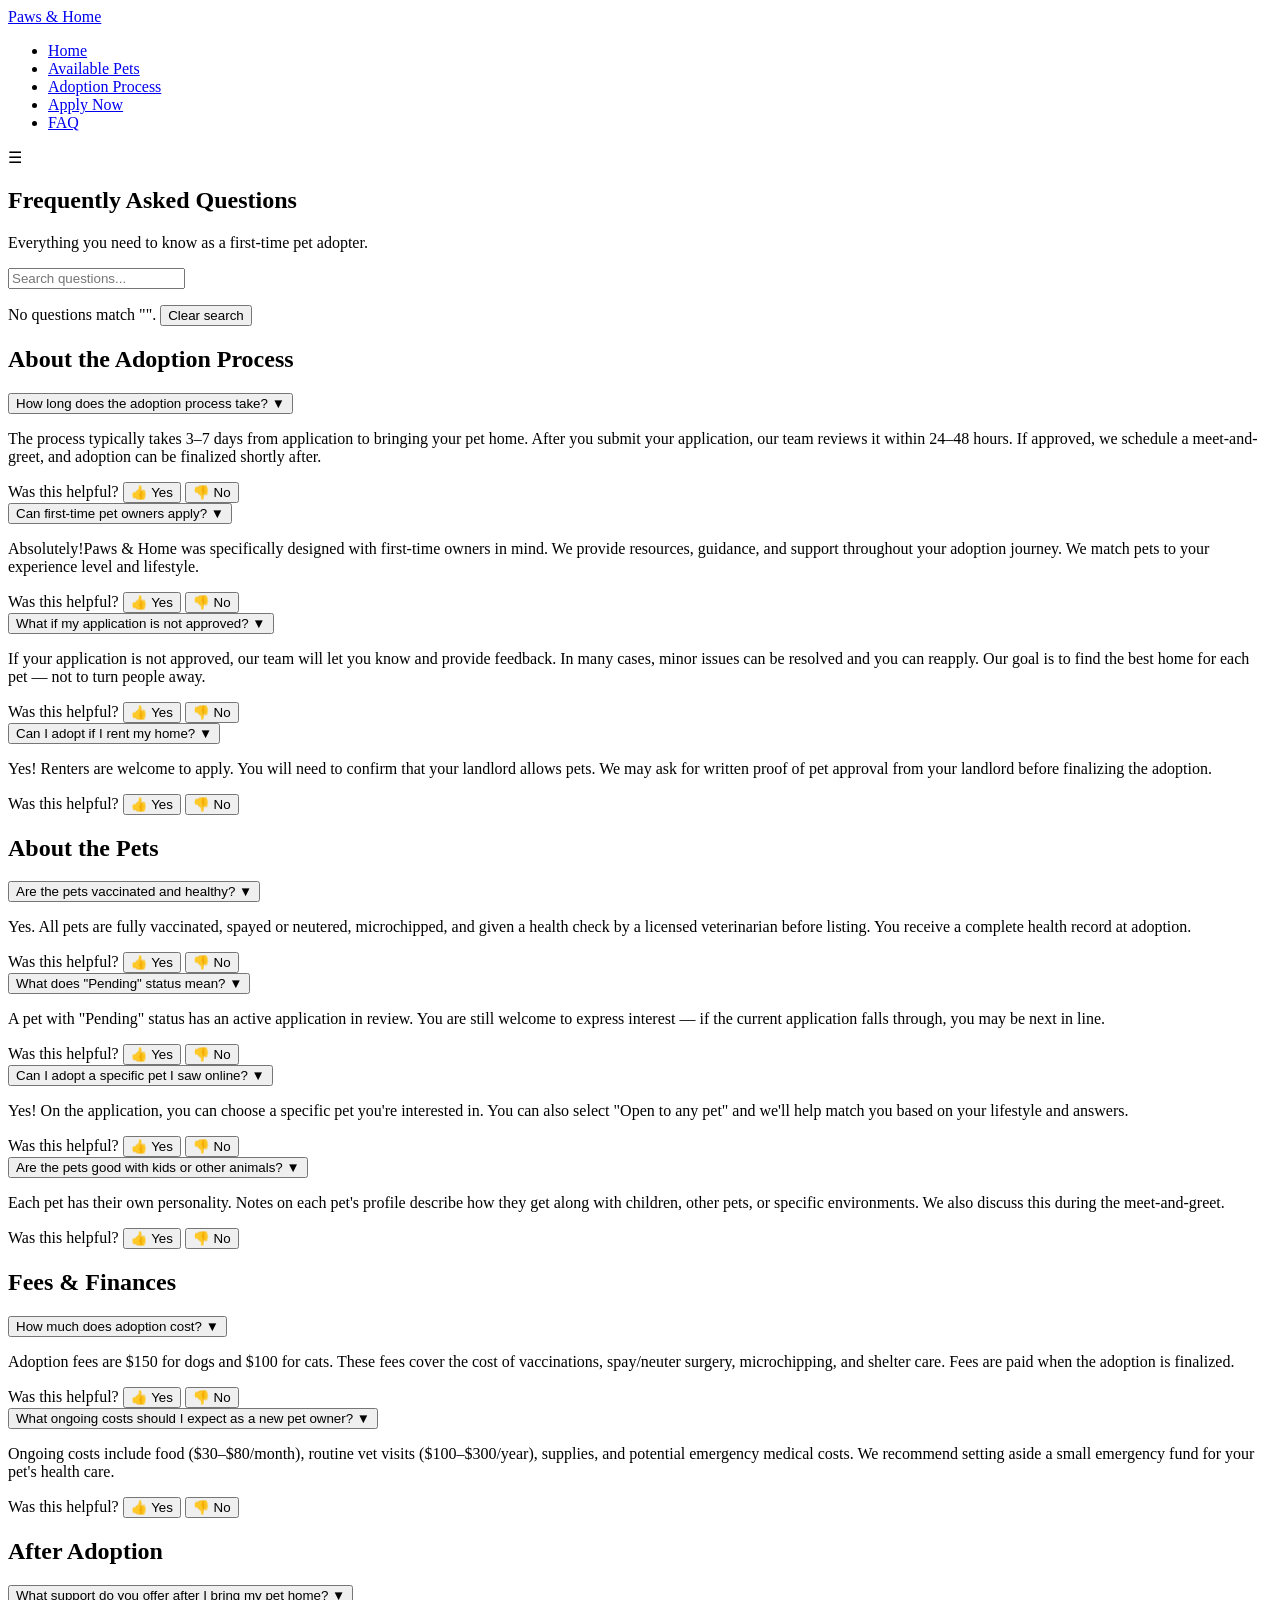
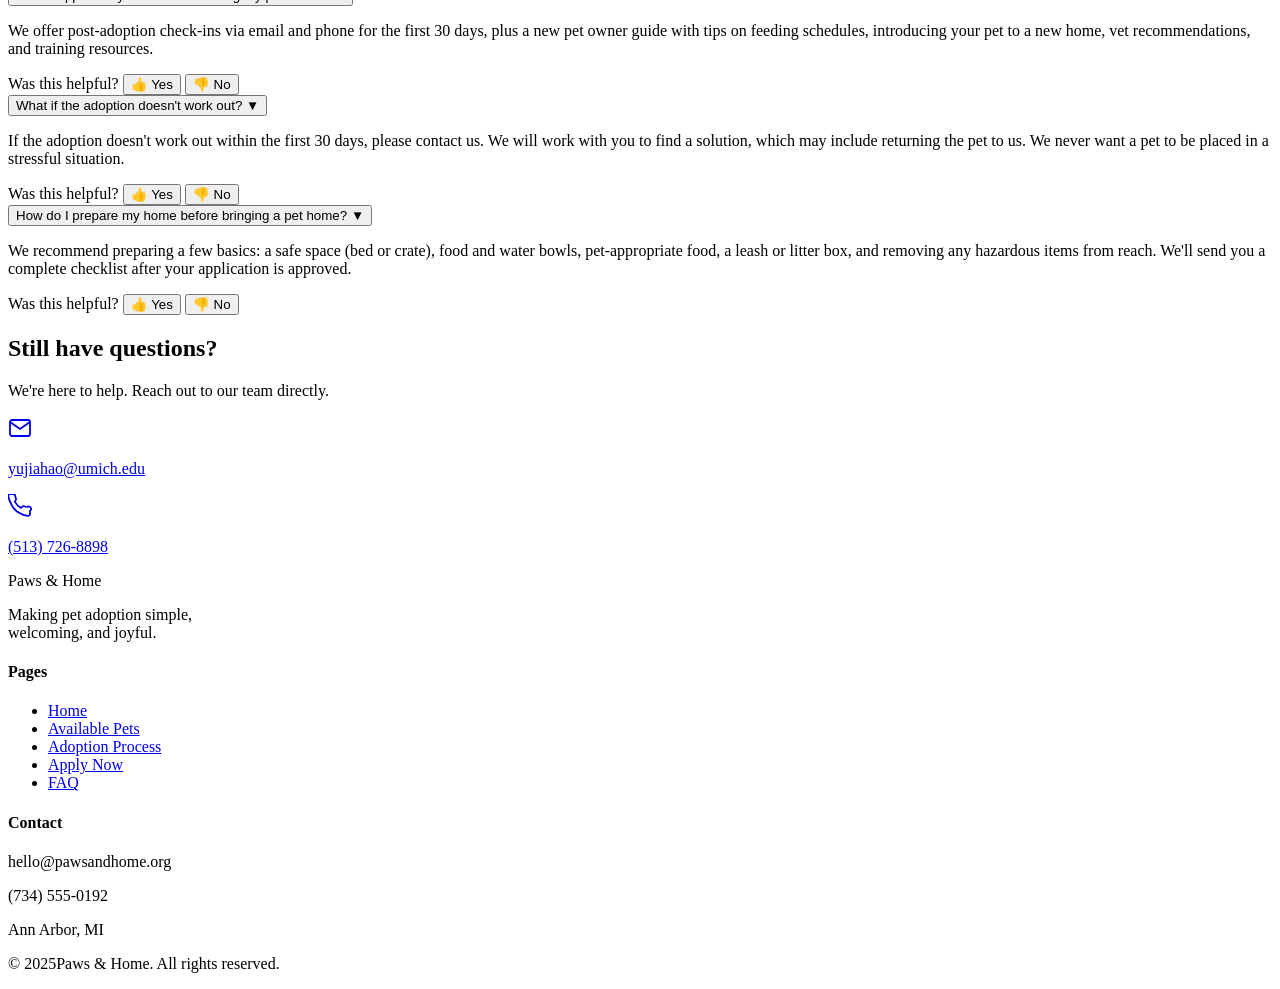
==== commit ef74cbae: "Update faq.html" ====
--- a/faq.html
+++ b/faq.html
@@ -4,8 +4,7 @@
   <meta charset="UTF-8" />
   <meta name="viewport" content="width=device-width, initial-scale=1.0"/>
   <title>FAQ –Paws & Home</title>
-  <link rel="stylesheet" href="css/html5reset.css" />
-  <link rel="stylesheet" href="css/style.css" />
+  <link rel="stylesheet" href="style.css" />
   <link href="https://fonts.googleapis.com/css2?family=Playfair+Display:wght@400;700&family=DM+Sans:wght@300;400;500&display=swap" rel="stylesheet"/>
 </head>
 <body>
@@ -278,11 +277,11 @@
     <h2>Still have questions?</h2>
     <p>We're here to help. Reach out to our team directly.</p>
     <div class="contact-options">
-      <a href="mailto:hello@pawsandhome.org" class="contact-card">
-        <span class="contact-icon"><svg viewBox="0 0 24 24" fill="none" stroke="currentColor" stroke-width="1.8" width="24" height="24"><path d="M4 4h16c1.1 0 2 .9 2 2v12c0 1.1-.9 2-2 2H4c-1.1 0-2-.9-2-2V6c0-1.1.9-2 2-2z"/><polyline points="22,6 12,13 2,6"/></svg></span><p>hello@pawsandhome.org</p>
+      <a href="mailto:yujiahao@umich.edu" class="contact-card">
+        <span class="contact-icon"><svg viewBox="0 0 24 24" fill="none" stroke="currentColor" stroke-width="1.8" width="24" height="24"><path d="M4 4h16c1.1 0 2 .9 2 2v12c0 1.1-.9 2-2 2H4c-1.1 0-2-.9-2-2V6c0-1.1.9-2 2-2z"/><polyline points="22,6 12,13 2,6"/></svg></span><p>yujiahao@umich.edu</p>
       </a>
-      <a href="tel:7345550192" class="contact-card">
-        <span class="contact-icon"><svg viewBox="0 0 24 24" fill="none" stroke="currentColor" stroke-width="1.8" width="24" height="24"><path d="M22 16.92v3a2 2 0 01-2.18 2 19.79 19.79 0 01-8.63-3.07A19.5 19.5 0 013.07 9.81 19.79 19.79 0 01.18 1.2 2 2 0 012.18 0h3a2 2 0 012 1.72c.127.96.361 1.903.7 2.81a2 2 0 01-.45 2.11L6.91 7.91a16 16 0 006.08 6.08l1.28-1.27a2 2 0 012.11-.45c.907.339 1.85.573 2.81.7A2 2 0 0122 16.92z"/></svg></span><p>(734) 555-0192</p>
+      <a href="tel:5137268898" class="contact-card">
+        <span class="contact-icon"><svg viewBox="0 0 24 24" fill="none" stroke="currentColor" stroke-width="1.8" width="24" height="24"><path d="M22 16.92v3a2 2 0 01-2.18 2 19.79 19.79 0 01-8.63-3.07A19.5 19.5 0 013.07 9.81 19.79 19.79 0 01.18 1.2 2 2 0 012.18 0h3a2 2 0 012 1.72c.127.96.361 1.903.7 2.81a2 2 0 01-.45 2.11L6.91 7.91a16 16 0 006.08 6.08l1.28-1.27a2 2 0 012.11-.45c.907.339 1.85.573 2.81.7A2 2 0 0122 16.92z"/></svg></span><p>(513) 726-8898</p>
       </a>
     </div>
   </section>
@@ -297,10 +296,9 @@
         <li><a href="apply.html">Apply Now</a></li>
         <li><a href="faq.html">FAQ</a></li>
       </ul></div>
-      <div class="footer-contact">
-        <h4>Contact</h4>
-        <p>yujiahao@umich.edu</p>
-        <p>(513) 726-8898</p>
+      <div class="footer-contact"><h4>Contact</h4>
+        <p>hello@pawsandhome.org</p>
+        <p>(734) 555-0192</p>
         <p>Ann Arbor, MI</p>
       </div>
     </div>
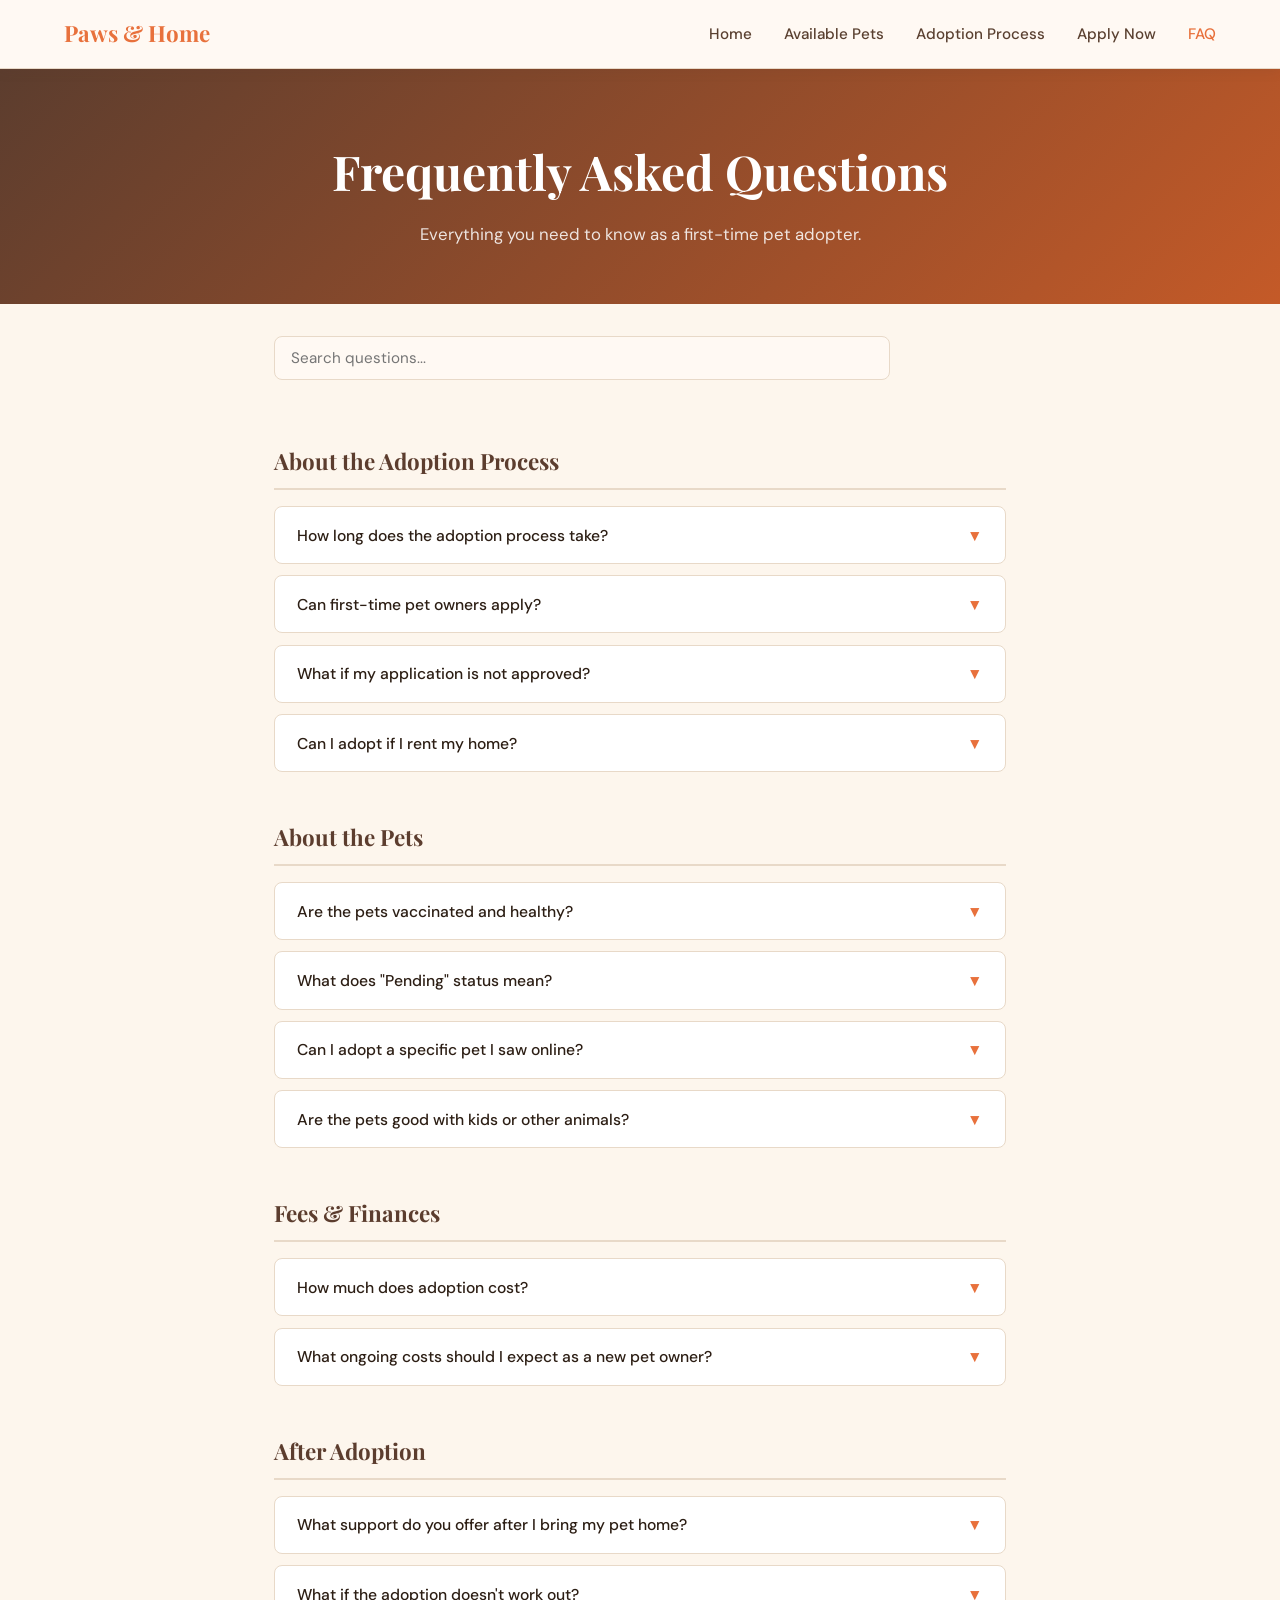
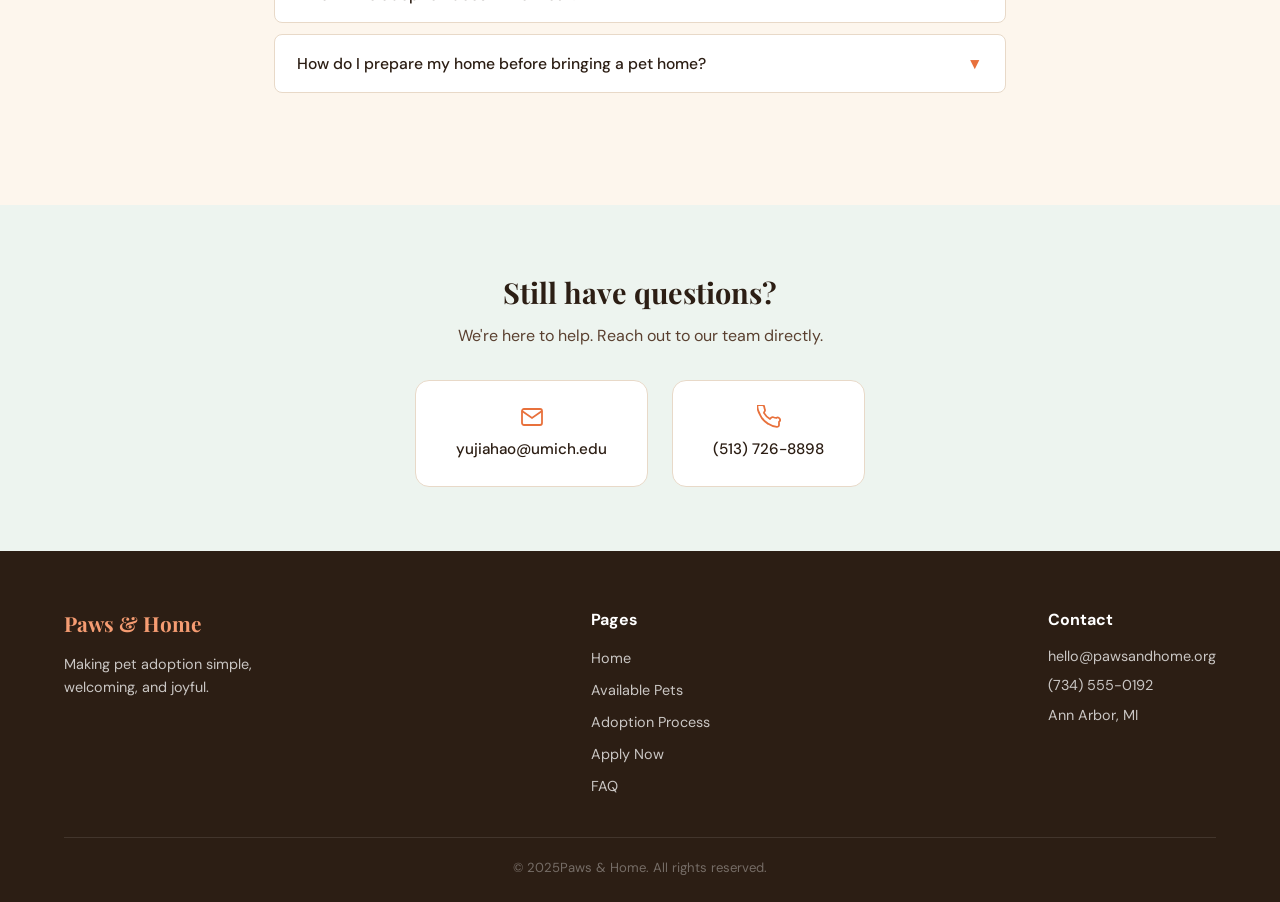
==== commit e8a6dccc: "Update faq.html" ====
--- a/faq.html
+++ b/faq.html
@@ -4,7 +4,8 @@
   <meta charset="UTF-8" />
   <meta name="viewport" content="width=device-width, initial-scale=1.0"/>
   <title>FAQ –Paws & Home</title>
-  <link rel="stylesheet" href="style.css" />
+  <link rel="stylesheet" href="css/html5reset.css" />
+  <link rel="stylesheet" href="css/style.css" />
   <link href="https://fonts.googleapis.com/css2?family=Playfair+Display:wght@400;700&family=DM+Sans:wght@300;400;500&display=swap" rel="stylesheet"/>
 </head>
 <body>
--- a/css/style.css
+++ b/css/style.css
@@ -0,0 +1,1654 @@
+/* =====================
+   CSS VARIABLES & RESET
+   ===================== */
+:root {
+  --cream: #fdf6ed;
+  --warm-white: #fff9f3;
+  --orange: #e8713c;
+  --orange-light: #f59c72;
+  --orange-dark: #c45a28;
+  --green: #4a7c59;
+  --green-light: #edf4ef;
+  --brown: #5c3d2e;
+  --brown-light: #a07850;
+  --text-dark: #2c1e14;
+  --text-mid: #5a4030;
+  --text-light: #9a7c68;
+  --border: #e8d9c8;
+  --shadow: rgba(92, 61, 46, 0.12);
+  --shadow-hover: rgba(92, 61, 46, 0.22);
+  --radius: 14px;
+  --radius-sm: 8px;
+}
+
+*, *::before, *::after { box-sizing: border-box; margin: 0; padding: 0; }
+
+html { scroll-behavior: smooth; }
+
+body {
+  font-family: 'DM Sans', sans-serif;
+  background-color: var(--cream);
+  color: var(--text-dark);
+  font-size: 16px;
+  line-height: 1.6;
+}
+
+img { max-width: 100%; display: block; }
+a { text-decoration: none; color: inherit; }
+
+/* =====================
+   NAVBAR
+   ===================== */
+.navbar {
+  position: sticky;
+  top: 0;
+  z-index: 100;
+  display: flex;
+  align-items: center;
+  justify-content: space-between;
+  padding: 1rem 5%;
+  background: var(--warm-white);
+  border-bottom: 1px solid var(--border);
+  box-shadow: 0 2px 12px var(--shadow);
+}
+
+.logo {
+  font-family: 'Playfair Display', serif;
+  font-size: 1.4rem;
+  font-weight: 700;
+  color: var(--orange);
+}
+
+.nav-links {
+  list-style: none;
+  display: flex;
+  gap: 2rem;
+}
+
+.nav-links a {
+  color: var(--text-mid);
+  font-weight: 500;
+  font-size: 0.95rem;
+  transition: color 0.2s;
+}
+
+.nav-links a:hover,
+.nav-links a.active {
+  color: var(--orange);
+}
+
+.hamburger {
+  display: none;
+  font-size: 1.5rem;
+  cursor: pointer;
+  color: var(--text-dark);
+}
+
+/* =====================
+   BUTTONS
+   ===================== */
+.btn {
+  display: inline-block;
+  padding: 0.75rem 1.6rem;
+  border-radius: 50px;
+  font-weight: 500;
+  font-size: 0.95rem;
+  cursor: pointer;
+  transition: all 0.25s;
+  border: none;
+  font-family: 'DM Sans', sans-serif;
+}
+
+.btn-primary {
+  background: var(--orange);
+  color: white;
+}
+.btn-primary:hover { background: var(--orange-dark); transform: translateY(-2px); box-shadow: 0 6px 20px rgba(232,113,60,0.35); }
+
+.btn-secondary {
+  background: transparent;
+  color: var(--orange);
+  border: 2px solid var(--orange);
+}
+.btn-secondary:hover { background: var(--orange); color: white; transform: translateY(-2px); }
+
+.btn-white {
+  background: white;
+  color: var(--orange);
+  font-weight: 600;
+}
+.btn-white:hover { background: var(--cream); transform: translateY(-2px); }
+
+.btn-small {
+  padding: 0.45rem 1.1rem;
+  font-size: 0.85rem;
+  border-radius: 50px;
+  background: var(--orange);
+  color: white;
+  font-weight: 500;
+  transition: all 0.2s;
+}
+.btn-small:hover { background: var(--orange-dark); }
+
+.btn-disabled {
+  background: var(--border);
+  color: var(--text-light);
+  pointer-events: none;
+}
+
+.center-btn { text-align: center; margin-top: 2.5rem; }
+
+/* =====================
+   HERO
+   ===================== */
+.hero {
+  display: flex;
+  align-items: center;
+  justify-content: space-between;
+  padding: 5rem 5%;
+  gap: 3rem;
+  background: var(--warm-white);
+  min-height: 85vh;
+}
+
+.hero-content { flex: 1; max-width: 540px; }
+
+.hero-label {
+  text-transform: uppercase;
+  letter-spacing: 0.12em;
+  font-size: 0.8rem;
+  color: var(--orange);
+  font-weight: 600;
+  margin-bottom: 1rem;
+}
+
+.hero-title {
+  font-family: 'Playfair Display', serif;
+  font-size: clamp(2.4rem, 5vw, 3.8rem);
+  line-height: 1.15;
+  color: var(--text-dark);
+  margin-bottom: 1.4rem;
+}
+
+.hero-desc {
+  font-size: 1.05rem;
+  color: var(--text-mid);
+  margin-bottom: 2rem;
+  max-width: 460px;
+}
+
+.hero-buttons { display: flex; gap: 1rem; flex-wrap: wrap; }
+
+.hero-image { flex: 1; max-width: 500px; }
+
+.hero-img-wrapper {
+  position: relative;
+  border-radius: 24px;
+  overflow: hidden;
+  box-shadow: 0 20px 60px var(--shadow-hover);
+}
+
+.hero-img-wrapper img {
+  width: 100%;
+  height: 460px;
+  object-fit: cover;
+  display: block;
+}
+
+.hero-badge {
+  position: absolute;
+  bottom: 1.5rem;
+  left: 1.5rem;
+  background: white;
+  padding: 0.6rem 1.2rem;
+  border-radius: 50px;
+  font-weight: 600;
+  font-size: 0.9rem;
+  color: var(--text-dark);
+  box-shadow: 0 4px 14px var(--shadow);
+}
+
+/* =====================
+   STATS
+   ===================== */
+.stats {
+  display: flex;
+  justify-content: space-around;
+  padding: 2.5rem 5%;
+  background: var(--orange);
+  flex-wrap: wrap;
+  gap: 1.5rem;
+}
+
+.stat-item { text-align: center; color: white; }
+
+.stat-number {
+  font-family: 'Playfair Display', serif;
+  font-size: 2.2rem;
+  display: block;
+  font-weight: 700;
+}
+
+.stat-label { font-size: 0.9rem; opacity: 0.85; }
+
+/* =====================
+   SECTIONS
+   ===================== */
+.section-header {
+  text-align: center;
+  margin-bottom: 3rem;
+}
+
+.section-header h2 {
+  font-family: 'Playfair Display', serif;
+  font-size: 2.2rem;
+  color: var(--text-dark);
+  margin-bottom: 0.6rem;
+}
+
+.section-header p {
+  color: var(--text-mid);
+  font-size: 1rem;
+}
+
+/* =====================
+   FEATURES
+   ===================== */
+.features {
+  padding: 5rem 5%;
+  background: var(--cream);
+}
+
+.features-grid {
+  display: grid;
+  grid-template-columns: repeat(auto-fit, minmax(220px, 1fr));
+  gap: 1.5rem;
+}
+
+.feature-card {
+  background: var(--warm-white);
+  border: 1px solid var(--border);
+  border-radius: var(--radius);
+  padding: 2rem 1.5rem;
+  text-align: center;
+  transition: transform 0.2s, box-shadow 0.2s;
+}
+
+.feature-card:hover { transform: translateY(-4px); box-shadow: 0 12px 30px var(--shadow); }
+
+.feature-icon {
+  width: 54px; height: 54px;
+  background: var(--orange);
+  border-radius: 14px;
+  display: flex; align-items: center; justify-content: center;
+  margin: 0 auto 1.2rem;
+}
+.feature-icon svg { width: 26px; height: 26px; stroke: white; fill: none; }
+
+.feature-card h3 {
+  font-family: 'Playfair Display', serif;
+  font-size: 1.2rem;
+  margin-bottom: 0.6rem;
+  color: var(--text-dark);
+}
+
+.feature-card p { color: var(--text-mid); font-size: 0.95rem; }
+
+/* =====================
+   FEATURED PETS
+   ===================== */
+.featured-pets {
+  padding: 5rem 5%;
+  background: var(--green-light);
+}
+
+.pets-preview-grid {
+  display: grid;
+  grid-template-columns: repeat(auto-fit, minmax(260px, 1fr));
+  gap: 1.5rem;
+}
+
+.pet-card {
+  background: white;
+  border-radius: var(--radius);
+  overflow: hidden;
+  box-shadow: 0 4px 20px var(--shadow);
+  transition: transform 0.2s, box-shadow 0.2s;
+}
+
+.pet-card:hover { transform: translateY(-5px); box-shadow: 0 14px 35px var(--shadow-hover); }
+
+.pet-card img {
+  width: 100%;
+  height: 220px;
+  object-fit: cover;
+}
+
+.pet-info {
+  padding: 1.2rem 1.4rem;
+}
+
+.pet-info h3 {
+  font-family: 'Playfair Display', serif;
+  font-size: 1.25rem;
+  color: var(--text-dark);
+  margin-bottom: 0.3rem;
+}
+
+.pet-info p {
+  font-size: 0.85rem;
+  color: var(--text-light);
+  margin-bottom: 1rem;
+}
+
+/* =====================
+   CTA BANNER
+   ===================== */
+.cta-banner {
+  background: var(--brown);
+  padding: 4rem 5%;
+  text-align: center;
+}
+
+.cta-content h2 {
+  font-family: 'Playfair Display', serif;
+  font-size: 2rem;
+  color: white;
+  margin-bottom: 0.7rem;
+}
+
+.cta-content p {
+  color: rgba(255,255,255,0.8);
+  margin-bottom: 1.8rem;
+  font-size: 1.05rem;
+}
+
+/* =====================
+   PAGE HEADER
+   ===================== */
+.page-header {
+  background: linear-gradient(135deg, var(--brown) 0%, var(--orange-dark) 100%);
+  padding: 4rem 5% 3.5rem;
+  text-align: center;
+  color: white;
+}
+
+.page-header h1 {
+  font-family: 'Playfair Display', serif;
+  font-size: clamp(2rem, 5vw, 3rem);
+  margin-bottom: 0.7rem;
+}
+
+.page-header p {
+  font-size: 1.05rem;
+  opacity: 0.85;
+}
+
+/* =====================
+   PETS PAGE
+   ===================== */
+.filter-bar {
+  padding: 1.5rem 5%;
+  display: flex;
+  gap: 0.8rem;
+  background: var(--warm-white);
+  border-bottom: 1px solid var(--border);
+  flex-wrap: wrap;
+}
+
+.filter-btn {
+  padding: 0.5rem 1.3rem;
+  border-radius: 50px;
+  border: 2px solid var(--border);
+  background: white;
+  cursor: pointer;
+  font-family: 'DM Sans', sans-serif;
+  font-size: 0.9rem;
+  color: var(--text-mid);
+  font-weight: 500;
+  transition: all 0.2s;
+}
+
+.filter-btn:hover { border-color: var(--orange); color: var(--orange); }
+.filter-btn.active { background: var(--orange); border-color: var(--orange); color: white; }
+
+.pets-section { padding: 3rem 5%; background: var(--cream); }
+
+.pets-grid {
+  display: grid;
+  grid-template-columns: repeat(auto-fill, minmax(320px, 1fr));
+  gap: 2rem;
+}
+
+.pet-card-full {
+  background: white;
+  border-radius: var(--radius);
+  overflow: hidden;
+  box-shadow: 0 4px 18px var(--shadow);
+  display: flex;
+  flex-direction: column;
+  transition: transform 0.2s, box-shadow 0.2s;
+}
+
+.pet-card-full:hover { transform: translateY(-5px); box-shadow: 0 14px 35px var(--shadow-hover); }
+
+.pet-card-img { position: relative; }
+.pet-card-img img { width: 100%; height: 240px; object-fit: cover; }
+
+.pet-badge {
+  position: absolute;
+  top: 1rem;
+  left: 1rem;
+  background: var(--orange);
+  color: white;
+  padding: 0.3rem 0.9rem;
+  border-radius: 50px;
+  font-size: 0.8rem;
+  font-weight: 600;
+}
+
+.pet-card-body {
+  padding: 1.4rem;
+  display: flex;
+  flex-direction: column;
+  flex: 1;
+}
+
+.pet-card-body h3 {
+  font-family: 'Playfair Display', serif;
+  font-size: 1.4rem;
+  color: var(--text-dark);
+  margin-bottom: 0.6rem;
+}
+
+.pet-tags {
+  display: flex;
+  flex-wrap: wrap;
+  gap: 0.5rem;
+  margin-bottom: 0.9rem;
+}
+
+.pet-tags span {
+  background: var(--cream);
+  border: 1px solid var(--border);
+  color: var(--text-mid);
+  padding: 0.25rem 0.75rem;
+  border-radius: 50px;
+  font-size: 0.8rem;
+}
+
+.pet-card-body p { color: var(--text-mid); font-size: 0.95rem; flex: 1; margin-bottom: 1.2rem; }
+
+.pet-card-footer {
+  display: flex;
+  justify-content: space-between;
+  align-items: center;
+}
+
+.pet-status {
+  font-size: 0.8rem;
+  font-weight: 600;
+  padding: 0.3rem 0.8rem;
+  border-radius: 50px;
+}
+
+.pet-status.available { background: #dcf5e8; color: var(--green); }
+.pet-status.pending { background: #fff3d6; color: #b07a00; }
+
+/* =====================
+   PROCESS PAGE
+   ===================== */
+.process-section { padding: 5rem 5%; background: var(--cream); }
+
+.timeline { max-width: 720px; margin: 0 auto; }
+
+.timeline-item {
+  display: flex;
+  gap: 1.8rem;
+  margin-bottom: 3rem;
+  align-items: flex-start;
+}
+
+.timeline-icon {
+  flex-shrink: 0;
+  width: 52px;
+  height: 52px;
+  border-radius: 50%;
+  background: var(--orange);
+  color: white;
+  font-family: 'Playfair Display', serif;
+  font-weight: 700;
+  font-size: 1.1rem;
+  display: flex;
+  align-items: center;
+  justify-content: center;
+  box-shadow: 0 4px 14px rgba(232,113,60,0.3);
+}
+
+.timeline-content {
+  background: white;
+  border: 1px solid var(--border);
+  border-radius: var(--radius);
+  padding: 1.5rem;
+  flex: 1;
+}
+
+.timeline-content h3 {
+  font-family: 'Playfair Display', serif;
+  font-size: 1.2rem;
+  color: var(--text-dark);
+  margin-bottom: 0.5rem;
+}
+
+.timeline-content p { color: var(--text-mid); font-size: 0.95rem; }
+.timeline-content a { color: var(--orange); font-weight: 500; }
+
+.requirements-section {
+  padding: 5rem 5%;
+  background: var(--green-light);
+}
+
+.requirements-grid {
+  display: grid;
+  grid-template-columns: repeat(auto-fit, minmax(200px, 1fr));
+  gap: 1.5rem;
+}
+
+.req-card {
+  background: white;
+  border-radius: var(--radius);
+  padding: 2rem 1.5rem;
+  text-align: center;
+  border: 1px solid var(--border);
+}
+
+.req-icon {
+  width: 52px; height: 52px;
+  background: var(--green-light);
+  border-radius: 14px;
+  display: flex; align-items: center; justify-content: center;
+  margin: 0 auto 0.8rem;
+}
+.req-icon svg { width: 26px; height: 26px; stroke: var(--green); fill: none; }
+.req-card h3 { font-family: 'Playfair Display', serif; font-size: 1.1rem; margin-bottom: 0.5rem; }
+.req-card p { font-size: 0.9rem; color: var(--text-mid); }
+
+.fee-section { padding: 4rem 5%; background: var(--cream); }
+
+.fee-box {
+  max-width: 520px;
+  margin: 0 auto;
+  background: white;
+  border: 1px solid var(--border);
+  border-radius: var(--radius);
+  padding: 3rem;
+  text-align: center;
+  box-shadow: 0 6px 24px var(--shadow);
+}
+
+.fee-box h2 {
+  font-family: 'Playfair Display', serif;
+  font-size: 1.8rem;
+  margin-bottom: 0.7rem;
+}
+
+.fee-box > p { color: var(--text-mid); margin-bottom: 2rem; }
+
+.fee-grid { display: flex; justify-content: center; gap: 3rem; margin-bottom: 1.5rem; }
+
+.fee-item { display: flex; flex-direction: column; gap: 0.4rem; }
+
+.fee-animal { font-size: 1rem; font-weight: 600; color: var(--text-dark); }
+.fee-amount { font-family: 'Playfair Display', serif; font-size: 2rem; color: var(--orange); font-weight: 700; }
+.fee-note { font-size: 0.85rem; color: var(--text-light); }
+
+/* =====================
+   FORM PAGE
+   ===================== */
+.form-section { padding: 4rem 5%; background: var(--cream); }
+
+.form-container {
+  max-width: 680px;
+  margin: 0 auto;
+  background: white;
+  border-radius: var(--radius);
+  padding: 2.5rem;
+  box-shadow: 0 8px 30px var(--shadow);
+  border: 1px solid var(--border);
+}
+
+.form-progress {
+  display: flex;
+  justify-content: space-between;
+  margin-bottom: 2.5rem;
+  gap: 0.5rem;
+}
+
+.progress-step {
+  flex: 1;
+  text-align: center;
+  padding: 0.55rem 0.5rem;
+  border-radius: 50px;
+  font-size: 0.82rem;
+  font-weight: 500;
+  background: var(--cream);
+  color: var(--text-light);
+  border: 1px solid var(--border);
+  transition: all 0.3s;
+}
+
+.progress-step.active { background: var(--orange); color: white; border-color: var(--orange); }
+.progress-step.done { background: var(--green); color: white; border-color: var(--green); }
+
+.form-step-title {
+  font-family: 'Playfair Display', serif;
+  font-size: 1.6rem;
+  margin-bottom: 1.8rem;
+  color: var(--text-dark);
+}
+
+.hidden { display: none !important; }
+
+.form-group {
+  margin-bottom: 1.4rem;
+}
+
+.form-row {
+  display: grid;
+  grid-template-columns: 1fr 1fr;
+  gap: 1rem;
+}
+
+label {
+  display: block;
+  font-weight: 500;
+  font-size: 0.9rem;
+  color: var(--text-dark);
+  margin-bottom: 0.4rem;
+}
+
+.required { color: var(--orange); }
+
+input[type="text"],
+input[type="email"],
+input[type="tel"],
+input[type="number"],
+select,
+textarea {
+  width: 100%;
+  padding: 0.7rem 1rem;
+  border: 1.5px solid var(--border);
+  border-radius: var(--radius-sm);
+  font-family: 'DM Sans', sans-serif;
+  font-size: 0.95rem;
+  color: var(--text-dark);
+  background: var(--warm-white);
+  transition: border 0.2s, box-shadow 0.2s;
+  outline: none;
+}
+
+input:focus, select:focus, textarea:focus {
+  border-color: var(--orange);
+  box-shadow: 0 0 0 3px rgba(232,113,60,0.15);
+}
+
+input.input-error, select.input-error, textarea.input-error {
+  border-color: #e05252;
+}
+
+.error-msg {
+  display: block;
+  font-size: 0.8rem;
+  color: #e05252;
+  margin-top: 0.3rem;
+  min-height: 1rem;
+}
+
+.radio-group { display: flex; flex-direction: column; gap: 0.5rem; margin-top: 0.4rem; }
+
+.radio-label {
+  display: flex;
+  align-items: center;
+  gap: 0.5rem;
+  font-weight: 400;
+  font-size: 0.95rem;
+  cursor: pointer;
+}
+
+.radio-label input { width: auto; }
+
+.checkbox-group { display: flex; flex-direction: column; }
+
+.checkbox-label {
+  display: flex;
+  align-items: flex-start;
+  gap: 0.6rem;
+  font-weight: 400;
+  font-size: 0.95rem;
+  cursor: pointer;
+  line-height: 1.5;
+}
+
+.checkbox-label input[type="checkbox"] { width: auto; margin-top: 3px; }
+
+.form-nav {
+  display: flex;
+  justify-content: space-between;
+  align-items: center;
+  margin-top: 2rem;
+  padding-top: 1.5rem;
+  border-top: 1px solid var(--border);
+}
+
+.form-success {
+  text-align: center;
+  padding: 3rem 1rem;
+}
+
+.success-icon { margin-bottom: 1rem; display: flex; justify-content: center; }
+.success-icon svg { stroke: var(--green); fill: none; }
+.form-success h2 { font-family: 'Playfair Display', serif; font-size: 1.8rem; margin-bottom: 0.7rem; }
+.form-success p { color: var(--text-mid); margin-bottom: 1.8rem; }
+
+/* =====================
+   FAQ PAGE
+   ===================== */
+.faq-section { padding: 4rem 5%; background: var(--cream); max-width: 860px; margin: 0 auto; }
+
+.faq-category { margin-bottom: 3rem; }
+
+.faq-category-title {
+  font-family: 'Playfair Display', serif;
+  font-size: 1.4rem;
+  color: var(--brown);
+  margin-bottom: 1rem;
+  padding-bottom: 0.5rem;
+  border-bottom: 2px solid var(--border);
+}
+
+.faq-item { border: 1px solid var(--border); border-radius: var(--radius-sm); margin-bottom: 0.7rem; background: white; overflow: hidden; }
+
+.faq-question {
+  width: 100%;
+  background: none;
+  border: none;
+  padding: 1.1rem 1.4rem;
+  font-family: 'DM Sans', sans-serif;
+  font-size: 0.98rem;
+  font-weight: 500;
+  color: var(--text-dark);
+  text-align: left;
+  cursor: pointer;
+  display: flex;
+  justify-content: space-between;
+  align-items: center;
+  gap: 1rem;
+  transition: background 0.2s;
+}
+
+.faq-question:hover { background: var(--cream); }
+
+.faq-arrow { transition: transform 0.3s; flex-shrink: 0; color: var(--orange); }
+
+.faq-answer {
+  max-height: 0;
+  overflow: hidden;
+  transition: max-height 0.4s ease, padding 0.3s;
+  padding: 0 1.4rem;
+}
+
+.faq-answer.open {
+  max-height: 400px;
+  padding: 0 1.4rem 1.2rem;
+}
+
+.faq-answer p { color: var(--text-mid); font-size: 0.95rem; line-height: 1.7; }
+
+.faq-contact {
+  padding: 4rem 5%;
+  text-align: center;
+  background: var(--green-light);
+}
+
+.faq-contact h2 {
+  font-family: 'Playfair Display', serif;
+  font-size: 1.8rem;
+  margin-bottom: 0.5rem;
+}
+
+.faq-contact > p { color: var(--text-mid); margin-bottom: 2rem; }
+
+.contact-options { display: flex; justify-content: center; gap: 1.5rem; flex-wrap: wrap; }
+
+.contact-card {
+  background: white;
+  border: 1px solid var(--border);
+  border-radius: var(--radius);
+  padding: 1.5rem 2.5rem;
+  display: flex;
+  flex-direction: column;
+  align-items: center;
+  gap: 0.5rem;
+  transition: box-shadow 0.2s, transform 0.2s;
+  color: var(--text-dark);
+}
+
+.contact-card:hover { box-shadow: 0 8px 24px var(--shadow); transform: translateY(-3px); }
+.contact-card span { font-size: 1.8rem; }
+.contact-card p { font-weight: 500; font-size: 0.95rem; }
+
+/* =====================
+   FOOTER
+   ===================== */
+.footer {
+  background: var(--text-dark);
+  color: rgba(255,255,255,0.75);
+  padding: 3.5rem 5% 1.5rem;
+}
+
+.footer-inner {
+  display: flex;
+  gap: 3rem;
+  flex-wrap: wrap;
+  justify-content: space-between;
+  margin-bottom: 2rem;
+}
+
+.footer-brand .logo { color: var(--orange-light); font-size: 1.3rem; margin-bottom: 0.8rem; }
+.footer-brand p { font-size: 0.9rem; line-height: 1.6; }
+
+.footer-links h4,
+.footer-contact h4 { color: white; font-size: 1rem; margin-bottom: 0.8rem; }
+
+.footer-links ul { list-style: none; }
+.footer-links li { margin-bottom: 0.4rem; }
+.footer-links a { font-size: 0.9rem; transition: color 0.2s; }
+.footer-links a:hover { color: var(--orange-light); }
+
+.footer-contact p { font-size: 0.9rem; margin-bottom: 0.4rem; }
+
+.footer-copy {
+  text-align: center;
+  font-size: 0.82rem;
+  color: rgba(255,255,255,0.35);
+  border-top: 1px solid rgba(255,255,255,0.1);
+  padding-top: 1.2rem;
+}
+
+/* =====================
+   CAROUSEL
+   ===================== */
+.carousel-section {
+  padding: 5rem 5%;
+  background: var(--warm-white);
+}
+
+.carousel-wrapper {
+  display: flex;
+  align-items: center;
+  gap: 1rem;
+}
+
+.carousel-track-container {
+  overflow: hidden;
+  flex: 1;
+  border-radius: var(--radius);
+}
+
+.carousel-track {
+  display: flex;
+  transition: transform 0.5s cubic-bezier(0.4, 0, 0.2, 1);
+}
+
+.carousel-slide {
+  min-width: calc(100% / 3);
+  padding: 0 0.6rem;
+  box-sizing: border-box;
+  flex-shrink: 0;
+}
+
+.carousel-slide-inner {
+  background: white;
+  border: 1px solid var(--border);
+  border-radius: var(--radius);
+  overflow: hidden;
+  box-shadow: 0 4px 18px var(--shadow);
+  transition: transform 0.2s, box-shadow 0.2s;
+}
+
+.carousel-slide-inner:hover {
+  transform: translateY(-4px);
+  box-shadow: 0 12px 30px var(--shadow-hover);
+}
+
+.carousel-slide img {
+  width: 100%;
+  height: 240px;
+  object-fit: cover;
+  display: block;
+  border-radius: 0;
+}
+
+.carousel-caption {
+  background: white;
+  border-top: 1px solid var(--border);
+  padding: 1.1rem 1.3rem;
+  display: flex;
+  flex-direction: column;
+  gap: 0.3rem;
+}
+
+.carousel-caption h3 {
+  font-family: 'Playfair Display', serif;
+  font-size: 1.2rem;
+  color: var(--text-dark);
+}
+
+.carousel-caption p {
+  font-size: 0.82rem;
+  color: var(--text-light);
+  margin-bottom: 0.5rem;
+}
+
+.carousel-tag {
+  font-size: 0.72rem;
+  font-weight: 600;
+  background: var(--orange);
+  color: white;
+  padding: 0.2rem 0.6rem;
+  border-radius: 50px;
+  width: fit-content;
+}
+
+.carousel-btn {
+  flex-shrink: 0;
+  width: 42px;
+  height: 42px;
+  border-radius: 50%;
+  border: 2px solid var(--border);
+  background: white;
+  font-size: 1.1rem;
+  cursor: pointer;
+  color: var(--text-dark);
+  transition: all 0.2s;
+  display: flex;
+  align-items: center;
+  justify-content: center;
+}
+
+.carousel-btn:hover {
+  background: var(--orange);
+  color: white;
+  border-color: var(--orange);
+}
+
+.carousel-dots {
+  display: flex;
+  justify-content: center;
+  gap: 0.5rem;
+  margin-top: 1.5rem;
+}
+
+.carousel-dot {
+  width: 10px;
+  height: 10px;
+  border-radius: 50%;
+  background: var(--border);
+  cursor: pointer;
+  transition: background 0.2s, transform 0.2s;
+}
+
+.carousel-dot.active {
+  background: var(--orange);
+  transform: scale(1.3);
+}
+
+/* =====================
+   STAT ROW
+   ===================== */
+.stat-row {
+  display: flex;
+  justify-content: center;
+  align-items: baseline;
+  gap: 2px;
+}
+
+.stat-suffix {
+  font-family: 'Playfair Display', serif;
+  font-size: 1.6rem;
+  color: white;
+  font-weight: 700;
+}
+
+/* =====================
+   QUIZ
+   ===================== */
+.quiz-section {
+  padding: 5rem 5%;
+  background: var(--cream);
+}
+
+.quiz-container {
+  max-width: 600px;
+  margin: 0 auto;
+  background: white;
+  border: 1px solid var(--border);
+  border-radius: var(--radius);
+  padding: 2.5rem;
+  box-shadow: 0 6px 24px var(--shadow);
+}
+
+.quiz-question {
+  font-family: 'Playfair Display', serif;
+  font-size: 1.3rem;
+  color: var(--text-dark);
+  margin-bottom: 1.5rem;
+  text-align: center;
+}
+
+.quiz-options {
+  display: flex;
+  flex-direction: column;
+  gap: 0.8rem;
+}
+
+.quiz-opt {
+  width: 100%;
+  padding: 0.9rem 1.3rem;
+  border: 2px solid var(--border);
+  border-radius: var(--radius-sm);
+  background: var(--warm-white);
+  font-family: 'DM Sans', sans-serif;
+  font-size: 0.95rem;
+  color: var(--text-dark);
+  cursor: pointer;
+  text-align: left;
+  transition: all 0.2s;
+}
+
+.quiz-opt:hover {
+  border-color: var(--orange);
+  background: #fff4ee;
+  transform: translateX(4px);
+}
+
+.quiz-result {
+  text-align: center;
+}
+
+.quiz-result-icon {
+  font-size: 3.5rem;
+  margin-bottom: 0.8rem;
+}
+
+.quiz-result h3 {
+  font-family: 'Playfair Display', serif;
+  font-size: 1.5rem;
+  color: var(--text-dark);
+  margin-bottom: 0.7rem;
+}
+
+.quiz-result p {
+  color: var(--text-mid);
+  font-size: 0.95rem;
+  margin-bottom: 1.8rem;
+  line-height: 1.7;
+}
+
+.quiz-result-btns {
+  display: flex;
+  justify-content: center;
+  gap: 1rem;
+  flex-wrap: wrap;
+}
+
+/* =====================
+   TESTIMONIALS
+   ===================== */
+.testimonials {
+  padding: 5rem 5%;
+  background: var(--green-light);
+}
+
+.testimonials-grid {
+  display: grid;
+  grid-template-columns: repeat(auto-fit, minmax(260px, 1fr));
+  gap: 1.5rem;
+}
+
+.testimonial-card {
+  background: white;
+  border: 1px solid var(--border);
+  border-radius: var(--radius);
+  padding: 2rem 1.5rem;
+  display: flex;
+  flex-direction: column;
+  gap: 1.2rem;
+  transition: transform 0.2s, box-shadow 0.2s;
+}
+
+.testimonial-card:hover {
+  transform: translateY(-4px);
+  box-shadow: 0 12px 30px var(--shadow);
+}
+
+.testimonial-text {
+  font-size: 0.95rem;
+  color: var(--text-mid);
+  line-height: 1.7;
+  font-style: italic;
+}
+
+.testimonial-text::before { content: '"'; color: var(--orange); font-size: 1.4rem; font-style: normal; }
+
+.testimonial-author {
+  display: flex;
+  align-items: center;
+  gap: 0.9rem;
+}
+
+.author-avatar {
+  width: 42px;
+  height: 42px;
+  border-radius: 50%;
+  background: var(--orange);
+  color: white;
+  display: flex;
+  align-items: center;
+  justify-content: center;
+  font-weight: 700;
+  font-size: 1.1rem;
+  flex-shrink: 0;
+}
+
+.testimonial-author strong {
+  display: block;
+  font-size: 0.9rem;
+  color: var(--text-dark);
+}
+
+.testimonial-author span {
+  font-size: 0.8rem;
+  color: var(--text-light);
+}
+
+/* =====================
+   RESPONSIVE
+   ===================== */
+/* =====================
+   PETS PAGE ENHANCEMENTS
+   ===================== */
+.filter-bar {
+  flex-wrap: wrap;
+  justify-content: space-between;
+  align-items: center;
+  gap: 0.8rem;
+}
+.filter-bar-left { display: flex; gap: 0.6rem; flex-wrap: wrap; }
+.filter-bar-right { display: flex; gap: 0.6rem; flex-wrap: wrap; align-items: center; }
+
+.search-input {
+  padding: 0.5rem 1rem;
+  border: 1.5px solid var(--border);
+  border-radius: 50px;
+  font-family: 'DM Sans', sans-serif;
+  font-size: 0.88rem;
+  color: var(--text-dark);
+  background: white;
+  outline: none;
+  width: 220px;
+  transition: border 0.2s;
+}
+.search-input:focus { border-color: var(--orange); }
+
+.sort-select {
+  padding: 0.5rem 0.9rem;
+  border: 1.5px solid var(--border);
+  border-radius: 50px;
+  font-family: 'DM Sans', sans-serif;
+  font-size: 0.85rem;
+  color: var(--text-dark);
+  background: white;
+  cursor: pointer;
+  outline: none;
+}
+
+.no-results {
+  text-align: center;
+  padding: 1.5rem 5%;
+  background: var(--warm-white);
+  color: var(--text-mid);
+  font-size: 0.95rem;
+}
+.no-results button {
+  background: none; border: none; color: var(--orange);
+  cursor: pointer; font-weight: 600; text-decoration: underline;
+}
+
+.card-btns { display: flex; gap: 0.5rem; align-items: center; }
+
+.btn-outline {
+  background: transparent;
+  color: var(--orange);
+  border: 1.5px solid var(--orange);
+  padding: 0.4rem 0.9rem;
+  border-radius: 50px;
+  font-size: 0.82rem;
+  font-weight: 500;
+  cursor: pointer;
+  font-family: 'DM Sans', sans-serif;
+  transition: all 0.2s;
+}
+.btn-outline:hover { background: var(--orange); color: white; }
+
+.fav-btn {
+  position: absolute;
+  top: 0.8rem;
+  right: 0.8rem;
+  width: 36px; height: 36px;
+  border-radius: 50%;
+  border: none;
+  background: rgba(255,255,255,0.92);
+  cursor: pointer;
+  box-shadow: 0 2px 10px rgba(0,0,0,0.15);
+  display: flex; align-items: center; justify-content: center;
+  transition: transform 0.2s, background 0.2s;
+  padding: 0;
+  font-size: 0;
+  color: transparent;
+}
+.fav-btn::before {
+  content: '';
+  display: block;
+  width: 18px;
+  height: 16px;
+  background-color: #ddd;
+  clip-path: path('M9 14.5C9 14.5 1 9.5 1 4.5C1 2.5 2.8 1 5 1C6.5 1 7.8 1.8 9 3C10.2 1.8 11.5 1 13 1C15.2 1 17 2.5 17 4.5C17 9.5 9 14.5 9 14.5Z');
+  transition: background-color 0.2s, transform 0.2s;
+}
+.fav-btn:hover { transform: scale(1.15); background: white; }
+.fav-btn:hover::before { background-color: #e05252; transform: scale(1.1); }
+.fav-btn.fav-active { background: white; }
+.fav-btn.fav-active::before { background-color: #e05252; }
+
+/* Modal */
+.modal-overlay {
+  position: fixed; inset: 0;
+  background: rgba(0,0,0,0.55);
+  z-index: 999;
+  display: flex; align-items: center; justify-content: center;
+  padding: 1rem;
+}
+.modal-overlay.hidden { display: none; }
+
+.modal-box {
+  background: white;
+  border-radius: var(--radius);
+  max-width: 700px; width: 100%;
+  max-height: 90vh;
+  overflow-y: auto;
+  position: relative;
+  box-shadow: 0 20px 60px rgba(0,0,0,0.3);
+  animation: modalIn 0.25s ease;
+}
+@keyframes modalIn { from { opacity:0; transform: scale(0.95); } to { opacity:1; transform: scale(1); } }
+
+.modal-close {
+  position: absolute; top: 1rem; right: 1rem;
+  background: var(--cream); border: none;
+  width: 32px; height: 32px; border-radius: 50%;
+  font-size: 0.9rem; cursor: pointer;
+  color: var(--text-dark);
+  display: flex; align-items: center; justify-content: center;
+  z-index: 1;
+}
+.modal-close:hover { background: var(--border); }
+
+.modal-img {
+  width: 100%; height: 280px;
+  object-fit: cover;
+  border-radius: var(--radius) var(--radius) 0 0;
+}
+
+.modal-info { padding: 1.8rem; }
+.modal-top { display: flex; justify-content: space-between; align-items: center; margin-bottom: 0.8rem; }
+.modal-top h2 { font-family: 'Playfair Display', serif; font-size: 1.8rem; }
+
+.modal-traits { display: flex; flex-wrap: wrap; gap: 0.5rem; }
+.trait-tag {
+  background: var(--green-light); color: var(--green);
+  padding: 0.3rem 0.8rem; border-radius: 50px;
+  font-size: 0.8rem; font-weight: 500;
+}
+
+/* =====================
+   PROCESS PAGE ENHANCEMENTS
+   ===================== */
+.checklist-section {
+  padding: 5rem 5%;
+  background: var(--green-light);
+}
+
+.checklist-container {
+  max-width: 640px;
+  margin: 0 auto;
+  background: white;
+  border: 1px solid var(--border);
+  border-radius: var(--radius);
+  padding: 2rem;
+  box-shadow: 0 4px 18px var(--shadow);
+}
+
+.checklist-progress-bar {
+  height: 10px;
+  background: var(--border);
+  border-radius: 50px;
+  margin-bottom: 0.6rem;
+  overflow: hidden;
+}
+.checklist-fill {
+  height: 100%;
+  background: linear-gradient(90deg, var(--green), #6abf82);
+  border-radius: 50px;
+  width: 0%;
+  transition: width 0.4s ease;
+}
+
+.checklist-score {
+  font-size: 0.85rem;
+  color: var(--text-light);
+  margin-bottom: 1.5rem;
+}
+
+.checklist {
+  list-style: none;
+  display: flex;
+  flex-direction: column;
+  gap: 0.7rem;
+}
+
+.checklist li label {
+  display: flex;
+  align-items: flex-start;
+  gap: 0.7rem;
+  font-size: 0.95rem;
+  color: var(--text-dark);
+  cursor: pointer;
+  font-weight: 400;
+  line-height: 1.5;
+}
+.checklist input[type="checkbox"] { width: auto; margin-top: 3px; accent-color: var(--green); }
+
+.checklist-result {
+  margin-top: 1.5rem;
+  padding: 1rem 1.2rem;
+  border-radius: var(--radius-sm);
+  font-size: 0.95rem;
+  line-height: 1.6;
+}
+.result-ready { background: #dcf5e8; color: #2a6e3f; }
+.result-almost { background: #fff8e1; color: #856a00; }
+.result-notyet { background: #fdecea; color: #8c2a2a; }
+
+/* Calculator */
+.calculator-section {
+  padding: 5rem 5%;
+  background: var(--cream);
+}
+.calculator-container {
+  display: grid;
+  grid-template-columns: 1fr 1fr;
+  gap: 2rem;
+  max-width: 840px;
+  margin: 0 auto;
+}
+.calc-inputs {
+  background: white;
+  border: 1px solid var(--border);
+  border-radius: var(--radius);
+  padding: 2rem;
+  display: flex;
+  flex-direction: column;
+  gap: 1.2rem;
+}
+.calc-group label {
+  display: block;
+  font-weight: 500;
+  font-size: 0.9rem;
+  color: var(--text-dark);
+  margin-bottom: 0.5rem;
+}
+.calc-group select { width: 100%; }
+.calc-group label.checkbox-label { display: flex; gap: 0.5rem; font-weight: 400; cursor: pointer; }
+
+.calc-toggle { display: flex; gap: 0.5rem; }
+.calc-toggle-btn {
+  flex: 1;
+  padding: 0.55rem;
+  border: 2px solid var(--border);
+  border-radius: var(--radius-sm);
+  background: white;
+  cursor: pointer;
+  font-family: 'DM Sans', sans-serif;
+  font-size: 0.9rem;
+  font-weight: 500;
+  color: var(--text-mid);
+  transition: all 0.2s;
+}
+.calc-toggle-btn.active { background: var(--orange); border-color: var(--orange); color: white; }
+
+.calc-results {
+  background: var(--brown);
+  border-radius: var(--radius);
+  padding: 2rem;
+  color: white;
+}
+.calc-results h3 {
+  font-family: 'Playfair Display', serif;
+  font-size: 1.2rem;
+  margin-bottom: 1.2rem;
+  opacity: 0.9;
+}
+.cost-breakdown {
+  list-style: none;
+  display: flex;
+  flex-direction: column;
+  gap: 0.6rem;
+  margin-bottom: 1.2rem;
+}
+.cost-breakdown li {
+  display: flex;
+  justify-content: space-between;
+  font-size: 0.9rem;
+  padding-bottom: 0.5rem;
+  border-bottom: 1px solid rgba(255,255,255,0.15);
+  opacity: 0.85;
+}
+.cost-total {
+  display: flex;
+  justify-content: space-between;
+  font-weight: 700;
+  font-size: 1.1rem;
+  padding-top: 0.5rem;
+  border-top: 2px solid rgba(255,255,255,0.4);
+  margin-bottom: 1rem;
+}
+.cost-note { font-size: 0.78rem; opacity: 0.6; line-height: 1.5; }
+
+/* =====================
+   APPLY PAGE ENHANCEMENTS
+   ===================== */
+.autosave-notice {
+  text-align: center;
+  font-size: 0.82rem;
+  color: var(--green);
+  font-weight: 500;
+  height: 1.2rem;
+  margin-bottom: 0.5rem;
+  opacity: 0;
+  transition: opacity 0.3s;
+}
+.autosave-notice.show { opacity: 1; }
+
+.char-count {
+  float: right;
+  font-size: 0.8rem;
+  color: var(--text-light);
+  font-weight: 400;
+}
+
+.draft-bar {
+  display: flex;
+  justify-content: space-between;
+  align-items: center;
+  margin: 0.5rem 0 0;
+  font-size: 0.82rem;
+  color: var(--text-light);
+}
+.draft-clear-btn {
+  background: none; border: none;
+  color: var(--text-light); font-size: 0.8rem;
+  cursor: pointer; font-family: 'DM Sans', sans-serif;
+  transition: color 0.2s;
+}
+.draft-clear-btn:hover { color: #e05252; }
+
+/* =====================
+   FAQ PAGE ENHANCEMENTS
+   ===================== */
+.faq-search-section {
+  padding: 2rem 5% 0;
+  max-width: 860px;
+  margin: 0 auto;
+}
+.faq-search-wrapper {
+  position: relative;
+  display: flex;
+  align-items: center;
+  gap: 1rem;
+}
+.faq-search-input {
+  width: 100%;
+  padding: 0.85rem 1.3rem;
+  border: 2px solid var(--border);
+  border-radius: 50px;
+  font-family: 'DM Sans', sans-serif;
+  font-size: 0.95rem;
+  color: var(--text-dark);
+  background: white;
+  outline: none;
+  transition: border 0.2s, box-shadow 0.2s;
+}
+.faq-search-input:focus { border-color: var(--orange); box-shadow: 0 0 0 3px rgba(232,113,60,0.15); }
+.faq-search-count {
+  white-space: nowrap;
+  font-size: 0.85rem;
+  color: var(--text-light);
+  min-width: 100px;
+}
+.faq-no-results {
+  margin-top: 1rem;
+  font-size: 0.9rem;
+  color: var(--text-mid);
+}
+.faq-no-results button {
+  background: none; border: none; color: var(--orange);
+  cursor: pointer; font-weight: 600; text-decoration: underline;
+  font-family: 'DM Sans', sans-serif;
+}
+
+.faq-vote {
+  display: flex;
+  align-items: center;
+  gap: 0.7rem;
+  margin-top: 1rem;
+  padding-top: 0.8rem;
+  border-top: 1px solid var(--border);
+  font-size: 0.85rem;
+  color: var(--text-light);
+  flex-wrap: wrap;
+}
+.vote-btn {
+  background: var(--cream);
+  border: 1px solid var(--border);
+  border-radius: 50px;
+  padding: 0.3rem 0.8rem;
+  cursor: pointer;
+  font-size: 0.82rem;
+  font-family: 'DM Sans', sans-serif;
+  transition: all 0.2s;
+}
+.vote-btn:hover:not(:disabled) { background: var(--orange); color: white; border-color: var(--orange); }
+.vote-result {
+  font-size: 0.82rem;
+  color: var(--green);
+  font-weight: 500;
+}
+
+/* =====================
+   RESPONSIVE — NEW ADDITIONS
+   ===================== */
+@media (max-width: 768px) {
+  .nav-links {
+    display: none;
+    flex-direction: column;
+    position: absolute;
+    top: 100%;
+    left: 0; right: 0;
+    background: var(--warm-white);
+    padding: 1rem 5%;
+    border-bottom: 1px solid var(--border);
+    gap: 1rem;
+  }
+  .nav-links.open { display: flex; }
+  .hamburger { display: block; }
+
+  .hero {
+    flex-direction: column;
+    padding: 3rem 5%;
+    min-height: auto;
+    text-align: center;
+  }
+  .hero-content { max-width: 100%; }
+  .hero-buttons { justify-content: center; }
+  .hero-image { max-width: 100%; }
+  .hero-img-wrapper img { height: 280px; }
+
+  .form-row { grid-template-columns: 1fr; }
+  .form-nav { flex-direction: column; gap: 0.8rem; }
+  .form-nav .btn { width: 100%; text-align: center; }
+
+  .timeline-item { flex-direction: column; gap: 0.8rem; }
+  .fee-grid { gap: 1.5rem; }
+
+  .footer-inner { flex-direction: column; gap: 2rem; }
+
+  .faq-section { padding: 3rem 5%; }
+
+  .carousel-slide { min-width: 50% !important; }
+  .quiz-container { padding: 1.5rem; }
+  .quiz-result-btns { flex-direction: column; }
+
+  .filter-bar { flex-direction: column; align-items: flex-start; }
+  .filter-bar-right { width: 100%; }
+  .search-input { width: 100%; }
+  .calculator-container { grid-template-columns: 1fr; }
+  .modal-img { height: 200px; }
+  .faq-search-section { padding: 1.5rem 5% 0; }
+}
+
+@media (max-width: 600px) {
+  .carousel-slide { min-width: 100% !important; }
+}
+
+@media (max-width: 480px) {
+  .stats { flex-direction: column; align-items: center; }
+  .form-progress { flex-direction: column; }
+  .progress-step { border-radius: var(--radius-sm); }
+}
+
+/* SVG icon extras */
+.quiz-result-icon { display: flex; justify-content: center; margin-bottom: 1rem; }
+.quiz-result-icon svg { stroke: var(--orange); fill: none; }
+.contact-icon { display: flex; align-items: center; justify-content: center; }
+.contact-icon svg { stroke: var(--orange); fill: none; }
